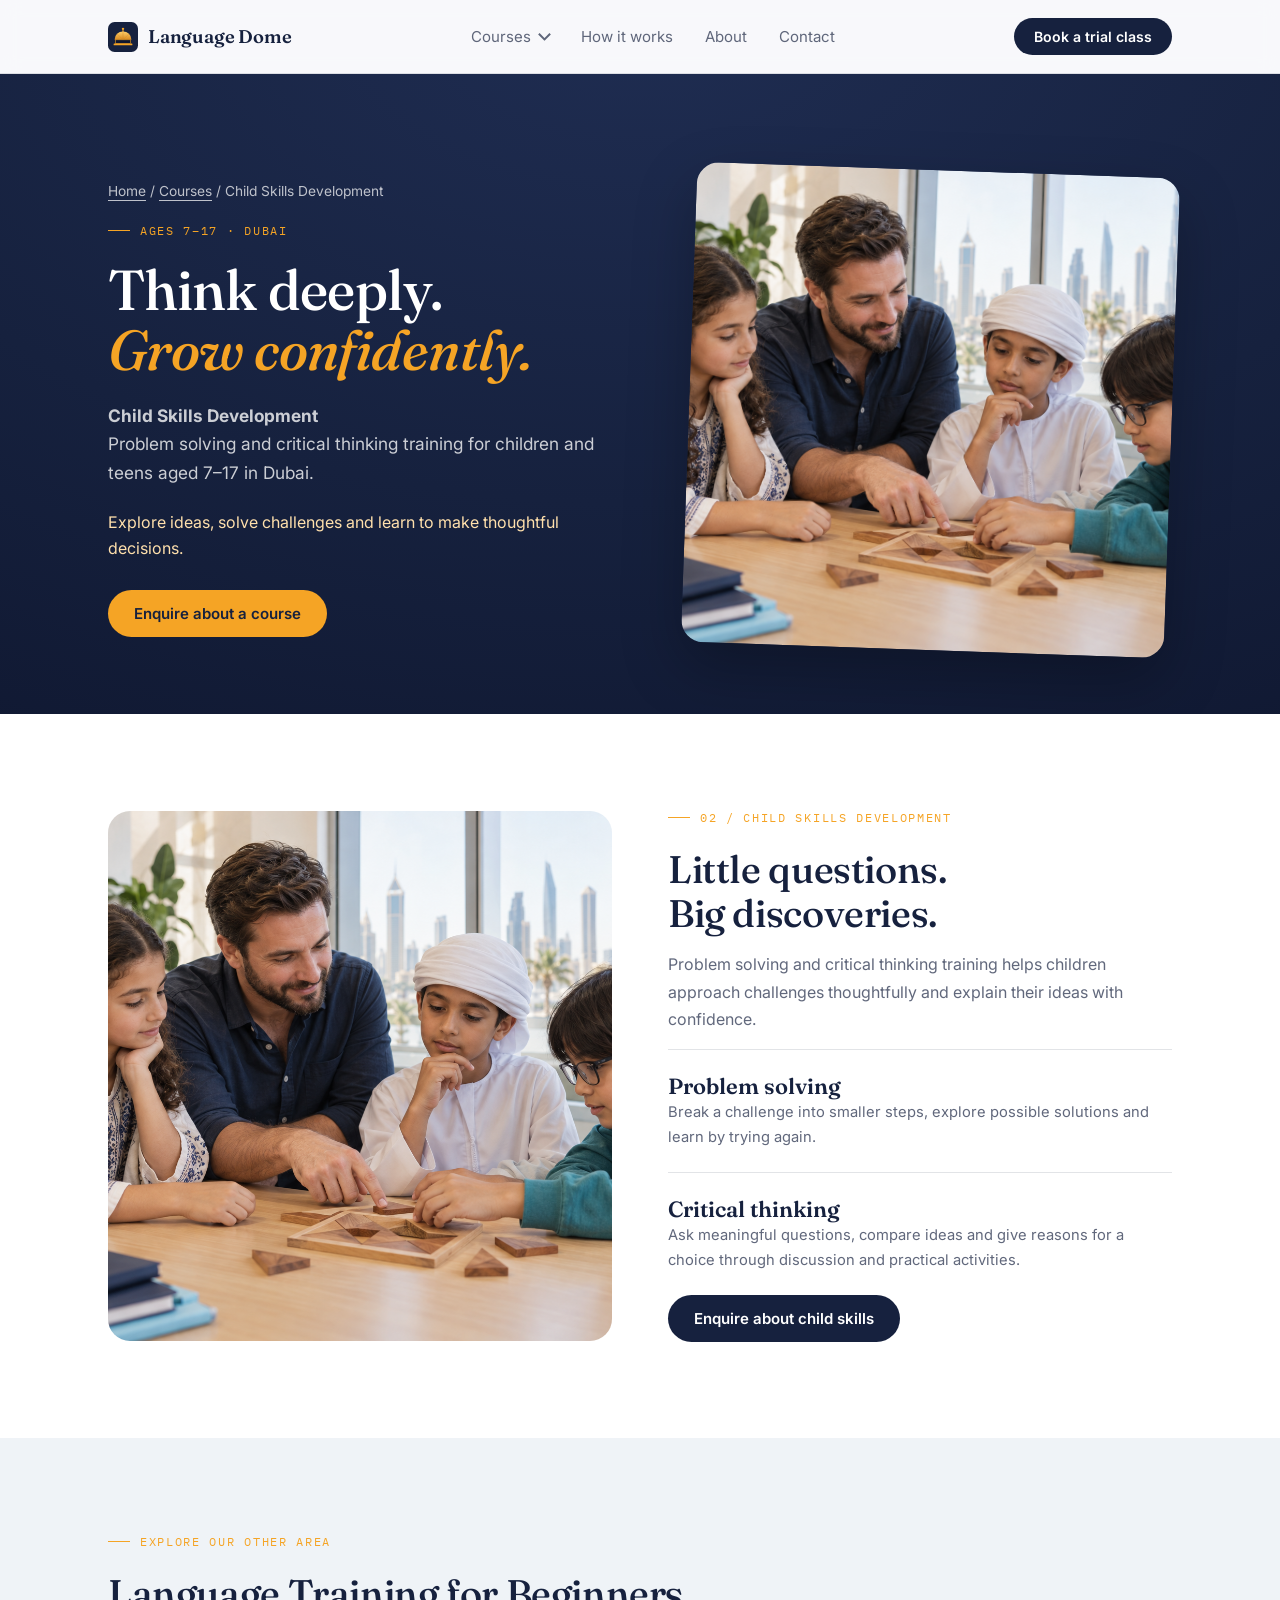
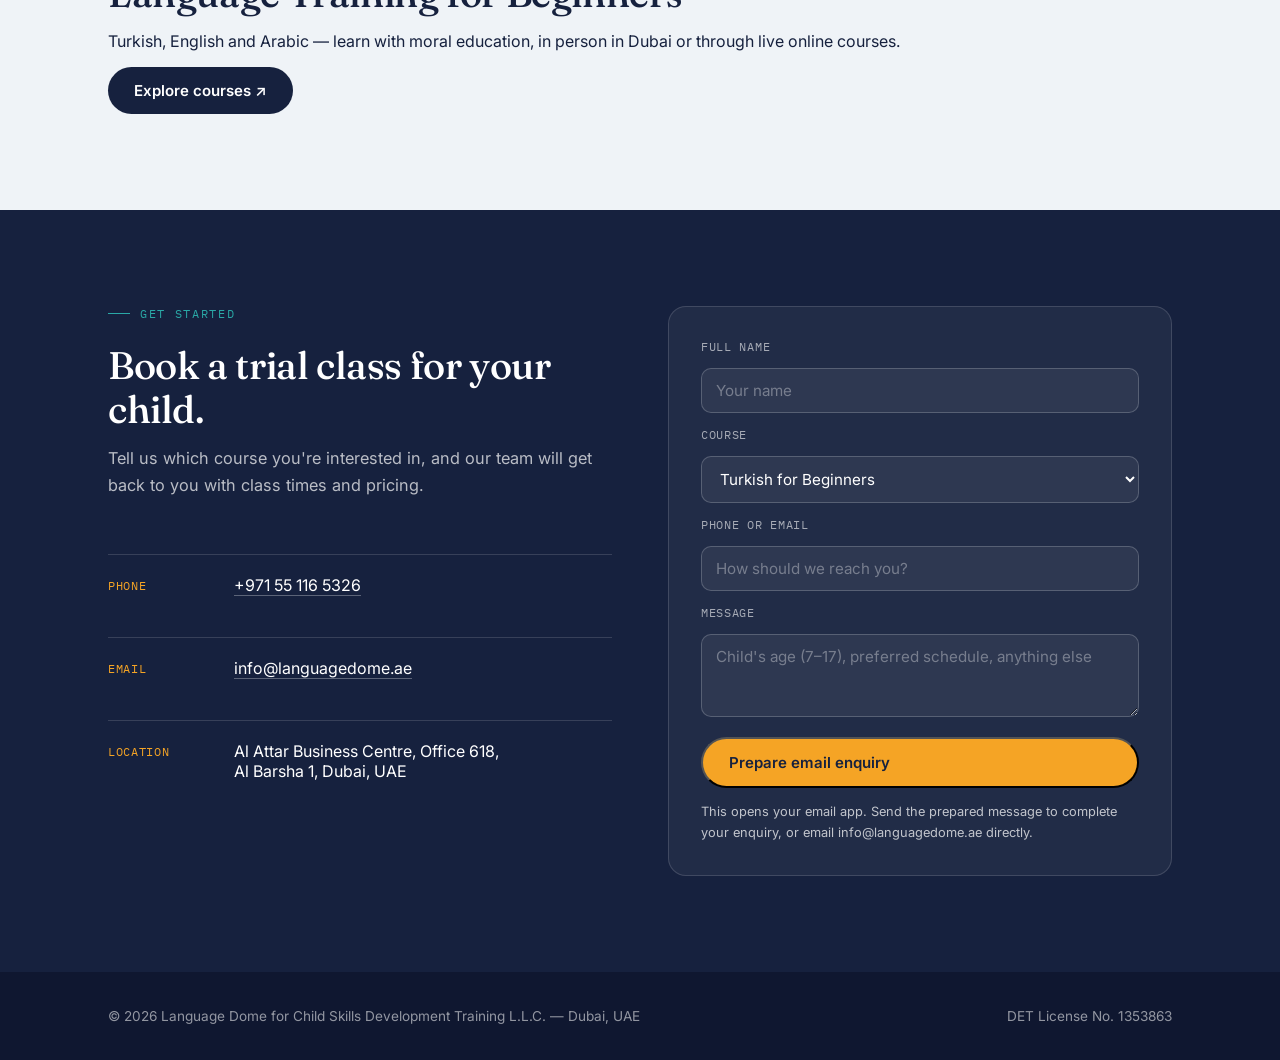
==== child-skills-development.html @ d89e9808 "Add files via upload" ====
<!DOCTYPE html>
<html lang="en">
<head>
<meta charset="UTF-8">
<meta name="viewport" content="width=device-width, initial-scale=1.0">
<title>Child Skills Development — Language Dome, Dubai</title>
<meta name="description" content="Problem solving and critical thinking training for children and teens aged 7–17 in Dubai.">
<link rel="icon" href="data:image/svg+xml,%3Csvg xmlns='http://www.w3.org/2000/svg' viewBox='0 0 32 32'%3E%3Crect width='32' height='32' rx='7' fill='%2316213e'/%3E%3Ccircle cx='16' cy='7.3' r='1.3' fill='%23F5A425'/%3E%3Crect x='15.4' y='8.6' width='1.2' height='2.4' fill='%23F5A425'/%3E%3Cpath d='M7 19A9 9 0 0 1 25 19Z' fill='%23f5a425'/%3E%3Crect x='8' y='19' width='16' height='4' fill='%230f1730'/%3E%3Crect x='6' y='23' width='20' height='1.8' rx='0.6' fill='%23F5A425'/%3E%3C/svg%3E">
<link rel="preconnect" href="https://fonts.googleapis.com">
<link rel="preconnect" href="https://fonts.gstatic.com" crossorigin>
<link href="https://fonts.googleapis.com/css2?family=Fraunces:ital,opsz,wght@0,9..144,400;0,9..144,500;0,9..144,600;1,9..144,500&family=Inter:wght@400;500;600;700&family=IBM+Plex+Mono:wght@400;500&display=swap" rel="stylesheet">
<link rel="stylesheet" href="styles.css">
</head>
<body>

<header class="site">
  <div class="nav">
    <a class="brand" href="index.html" aria-label="Language Dome home">
      <svg class="mark" viewBox="0 0 32 32">
        <rect width="32" height="32" rx="7" fill="#16213e"/>
        <circle cx="16" cy="7.3" r="1.3" fill="#F5A425"/>
        <rect x="15.4" y="8.6" width="1.2" height="2.4" fill="#F5A425"/>
        <path d="M7 19 A9 9 0 0 1 25 19 Z" fill="url(#domeGradNav)"/>
        <path d="M16 19 L16 10" stroke="#c97f1a" stroke-width="0.6" opacity="0.55"/>
        <path d="M16 19 L22.36 12.64" stroke="#c97f1a" stroke-width="0.6" opacity="0.45"/>
        <path d="M16 19 L9.64 12.64" stroke="#c97f1a" stroke-width="0.6" opacity="0.45"/>
        <rect x="8" y="19" width="16" height="4" fill="#0f1730" stroke="#F5A425" stroke-width="0.6"/>
        <rect x="6" y="23" width="20" height="1.8" rx="0.6" fill="#F5A425"/>
        <defs>
          <linearGradient id="domeGradNav" x1="0" y1="0" x2="0" y2="1">
            <stop offset="0" stop-color="#ffcf6b"/>
            <stop offset="1" stop-color="#d9891f"/>
          </linearGradient>
        </defs>
      </svg>
      Language Dome
    </a>
    <nav class="links" aria-label="Main navigation">
      <details class="course-menu">
        <summary>Courses</summary>
        <div class="course-dropdown">
          <a href="language-training.html">Language Training</a>
          <a href="child-skills-development.html" aria-current="page">Child Skills Development</a>
        </div>
      </details>
      <a href="index.html#formats">How it works</a>
      <a href="index.html#about">About</a>
      <a href="#contact">Contact</a>
    </nav>
    <a class="nav-cta" href="#contact">Book a trial class</a>
  </div>
</header>

<main><section class="hero"><div class="wrap"><div>
 <div class="breadcrumb"><a href="index.html">Home</a> / <a href="index.html#courses">Courses</a> / Child Skills Development</div>
 <div class="eyebrow">Ages 7–17 · Dubai</div><h1>Think deeply.<br><em>Grow confidently.</em></h1>
 <p class="lead"><strong>Child Skills Development</strong><br>Problem solving and critical thinking training for children and teens aged 7–17 in Dubai.</p>
 <p class="hero-purpose">Explore ideas, solve challenges and learn to make thoughtful decisions.</p>
 <a class="btn btn-primary" href="#contact">Enquire about a course</a></div>
 <figure class="hero-photo"><img src="assets/child-skills.png" width="1536" height="1024" alt="Children solving a puzzle with a teacher" fetchpriority="high"></figure></div></section><section class="skills-section" id="child-skills"><div class="wrap skills-grid">
  <figure class="skills-photo"><img src="assets/child-skills.png" width="1536" height="1024" loading="lazy" alt="Children and a teacher exploring solutions to a wooden puzzle together"></figure>
  <div><div class="eyebrow">02 / Child Skills Development</div><h2>Little questions.<br>Big discoveries.</h2><p>Problem solving and critical thinking training helps children approach challenges thoughtfully and explain their ideas with confidence.</p><div class="format-row"><div><h3>Problem solving</h3><p>Break a challenge into smaller steps, explore possible solutions and learn by trying again.</p></div></div><div class="format-row"><div><h3>Critical thinking</h3><p>Ask meaningful questions, compare ideas and give reasons for a choice through discussion and practical activities.</p></div></div><a class="btn nav-cta" href="#contact">Enquire about child skills</a></div>
</div></section>

<section class="related-courses"><div class="wrap"><div class="eyebrow">Explore our other area</div><h2>Language Training for Beginners</h2><p>Turkish, English and Arabic — learn with moral education, in person in Dubai or through live online courses.</p><a class="btn nav-cta" href="language-training.html">Explore courses ↗</a></div></section><section class="contact" id="contact">
  <div class="wrap">
    <div>
      <div class="section-head">
        <div class="eyebrow">Get started</div>
        <h2>Book a trial class for your child.</h2>
        <p>Tell us which course you're interested in, and our team will get back to you with class times and pricing.</p>
      </div>
      <div class="contact-details">
        <div class="cd-row">
          <div class="k">Phone</div>
          <div class="v"><a href="tel:+971551165326">+971 55 116 5326</a></div>
        </div>
        <div class="cd-row">
          <div class="k">Email</div>
          <div class="v"><a href="mailto:info@languagedome.ae">info@languagedome.ae</a></div>
        </div>
        <div class="cd-row">
          <div class="k">Location</div>
          <div class="v">Al Attar Business Centre, Office 618,<br>Al Barsha 1, Dubai, UAE</div>
        </div>
      </div>
    </div>
    <form class="enroll" action="mailto:info@languagedome.ae" method="post" enctype="text/plain">
      <label for="name">Full name</label>
      <input id="name" name="name" type="text" placeholder="Your name" required>
      <label for="program">Course</label>
      <select id="program" name="program">
        <optgroup label="Language Training for Beginners"><option>Turkish for Beginners</option><option>English for Beginners</option><option>Arabic for Beginners</option></optgroup>
        <option>Child Skills Development</option>
        <option>Not sure yet</option>
      </select>
      <label for="contact-info">Phone or email</label>
      <input id="contact-info" name="contact" type="text" placeholder="How should we reach you?" required>
      <label for="message">Message</label>
      <textarea id="message" name="message" rows="3" placeholder="Child's age (7–17), preferred schedule, anything else"></textarea>
      <button class="btn btn-primary" type="submit">Prepare email enquiry</button><p class="form-note">This opens your email app. Send the prepared message to complete your enquiry, or email info@languagedome.ae directly.</p>
    </form>
  </div>
</section>

</main><footer>
  <div class="wrap">
    <div>© <span id="year"></span> Language Dome for Child Skills Development Training L.L.C. — Dubai, UAE</div>
    <div>DET License No. 1353863</div>
  </div>
</footer>

<script>
  document.getElementById('year').textContent = new Date().getFullYear();
</script>

<script src="navigation.js"></script>
</body>
</html>
---- styles.css ----
:root{
    --navy:#16213e;
    --navy-2:#1f2d52;
    --mango:#f5a425;
    --turquoise:#2aa8a6;
    --coral:#ef6f6c;
    --sky:#eff3f7;
    --paper:#f8f9fb;
    --ink:#16213e;
    --ink-soft:rgba(22,33,62,0.68);
    --line:rgba(22,33,62,0.12);
    --radius:18px;
    --display:'Fraunces', serif;
    --body:'Inter', system-ui, sans-serif;
    --mono:'IBM Plex Mono', monospace;
  }
  *{box-sizing:border-box;}
  html{scroll-behavior:smooth;}
  body{
    margin:0;
    font-family:var(--body);
    color:var(--ink);
    background:var(--paper);
    -webkit-font-smoothing:antialiased;
  }
  img,svg{display:block;max-width:100%;}
  a{color:inherit;}

  .wrap{max-width:1120px;margin:0 auto;padding:0 28px;}

  /* ---------- NAV ---------- */
  header.site{
    position:sticky; top:0; z-index:50;
    background:rgba(248,249,251,0.86);
    backdrop-filter:blur(10px);
    border-bottom:1px solid var(--line);
  }
  .nav{display:flex;align-items:center;justify-content:space-between;padding:18px 28px;max-width:1120px;margin:0 auto;}
  .brand{display:flex;align-items:center;gap:10px;font-family:var(--display);font-weight:600;font-size:1.15rem;letter-spacing:-0.01em;}
  .brand .mark{width:30px;height:30px;flex:none;}
  nav.links{display:flex;gap:32px;font-size:0.94rem;}
  nav.links a{text-decoration:none;color:var(--ink-soft);transition:color .2s;}
  nav.links a:hover{color:var(--ink);}
  .nav-cta{
    font-family:var(--body); font-weight:600; font-size:0.88rem;
    background:var(--navy); color:#fff; padding:10px 20px; border-radius:999px;
    text-decoration:none; white-space:nowrap;
  }
  .nav-toggle{display:none;}

  /* ---------- HERO ---------- */
  .hero{
    position:relative; overflow:hidden;
    background:radial-gradient(120% 140% at 50% -10%, var(--navy-2) 0%, var(--navy) 55%, #0f1730 100%);
    color:#fff;
    padding:96px 0 64px;
  }
  .hero .wrap{position:relative; z-index:2; display:grid; grid-template-columns:1.05fr 0.95fr; gap:48px; align-items:center;}
  .eyebrow{
    font-family:var(--mono); font-size:0.75rem; letter-spacing:.14em; text-transform:uppercase;
    color:var(--mango); display:flex; align-items:center; gap:10px; margin-bottom:22px;
  }
  .eyebrow::before{content:"";width:22px;height:1px;background:var(--mango);display:inline-block;}
  h1{
    font-family:var(--display); font-weight:500; font-size:clamp(2.3rem, 4.4vw, 3.6rem);
    line-height:1.06; letter-spacing:-0.01em; margin:0 0 22px;
  }
  h1 em{font-style:italic; color:var(--mango); font-weight:500;}
  .hero p.lead{font-size:1.08rem; line-height:1.65; color:rgba(255,255,255,0.78); max-width:46ch; margin:0 0 34px;}
  .hero-ctas{display:flex; gap:14px; flex-wrap:wrap;}
  .btn{
    font-family:var(--body); font-weight:600; font-size:0.94rem;
    padding:14px 26px; border-radius:999px; text-decoration:none; display:inline-flex; align-items:center; gap:8px;
    transition:transform .18s ease, box-shadow .18s ease;
  }
  .btn-primary{background:var(--mango); color:var(--navy);}
  .btn-primary:hover{transform:translateY(-2px); box-shadow:0 10px 24px rgba(245,164,37,0.35);}
  .btn-ghost{border:1px solid rgba(255,255,255,0.35); color:#fff;}
  .btn-ghost:hover{background:rgba(255,255,255,0.08);}

  .stats{display:flex; gap:34px; margin-top:44px; flex-wrap:wrap;}
  .stat b{font-family:var(--display); font-size:1.5rem; display:block; font-weight:600;}
  .stat span{font-size:0.78rem; color:rgba(255,255,255,0.6); font-family:var(--mono); letter-spacing:.03em;}

  /* ---------- ORBIT SIGNATURE (grand dome) ---------- */
  .orbit-stage{
    position:relative; aspect-ratio:1/1; max-width:520px; margin:0 auto; width:100%;
  }
  .stage-glow{
    position:absolute; inset:-10%; border-radius:50%;
    background:radial-gradient(circle at 50% 50%, rgba(245,164,37,0.22), rgba(245,164,37,0) 62%);
    filter:blur(2px);
  }
  .dome-illustration{
    position:absolute; left:50%; top:50%; transform:translate(-50%,-50%);
    width:58%; display:flex; flex-direction:column; align-items:center;
  }
  .floor-glow{
    width:120%; height:22px; margin-top:-6px;
    background:radial-gradient(ellipse at center, rgba(245,164,37,0.45), rgba(245,164,37,0) 72%);
    filter:blur(4px);
  }
  .finial{
    width:3px; height:28px; background:linear-gradient(#ffe3ab, var(--mango));
    box-shadow:0 0 14px rgba(245,164,37,0.7);
  }
  .finial-ball{
    width:12px; height:12px; border-radius:50%;
    background:radial-gradient(circle at 35% 30%, #ffe9c2, var(--mango) 60%, #b97613 100%);
    box-shadow:0 0 18px rgba(245,164,37,0.8);
    margin-bottom:-2px;
  }
  .dome-cap{
    width:100%; aspect-ratio:2/1.15;
    border-radius:50% 50% 0 0 / 100% 100% 0 0;
    background:
      repeating-conic-gradient(from 180deg at 50% 100%,
        #ffcf6b 0deg 3.2deg, #f5a425 3.2deg 8deg, #d9891f 8deg 9.5deg,
        #f5a425 9.5deg 14.4deg, #ffcf6b 14.4deg 16deg
      );
    box-shadow:
      0 -18px 50px rgba(245,164,37,0.4),
      inset 0 18px 34px rgba(255,255,255,0.28),
      inset 0 -10px 24px rgba(90,54,4,0.35);
    position:relative;
  }
  .dome-cap::after{
    content:""; position:absolute; inset:0; border-radius:inherit;
    background:radial-gradient(ellipse at 50% 0%, rgba(255,255,255,0.35), rgba(255,255,255,0) 55%);
    mix-blend-mode:overlay;
  }
  .dome-drum{
    width:112%; aspect-ratio:5.5/1;
    background:linear-gradient(180deg, #24345f, #16213e);
    border-top:2px solid rgba(245,164,37,0.55);
    box-shadow:0 22px 40px rgba(0,0,0,0.4);
    display:flex; align-items:center; justify-content:space-evenly;
    padding:0 6%;
  }
  .drum-arch{
    width:13%; height:62%; border-radius:50% 50% 0 0;
    background:rgba(245,164,37,0.16); border:1px solid rgba(245,164,37,0.35); border-bottom:none;
  }
  .dome-base{
    width:128%; aspect-ratio:21/1;
    background:linear-gradient(180deg, #0f1730, #0a0f22);
    border-radius:3px; box-shadow:0 10px 24px rgba(0,0,0,0.5);
  }
  .ring{position:absolute; border:1px dashed rgba(245,164,37,0.22); border-radius:50%;}
  .ring.r1{inset:10%;}
  .ring.r2{inset:-2%;}
  .orbiter{
    position:absolute; width:100%; height:100%; top:0; left:0;
    animation:spin var(--dur,26s) linear infinite;
  }
  .orbiter.reverse{animation-direction:reverse;}
  @keyframes spin{from{transform:rotate(0deg);} to{transform:rotate(360deg);}}
  .letter{
    position:absolute; width:52px; height:52px; border-radius:50%;
    display:flex; align-items:center; justify-content:center;
    font-family:var(--display); font-weight:600; font-size:1.3rem;
    color:var(--navy); box-shadow:0 10px 24px rgba(0,0,0,0.4), 0 0 0 1px rgba(255,255,255,0.15);
  }
  .letter span{animation:counterspin var(--dur,26s) linear infinite; animation-direction:reverse;}
  .orbiter.reverse .letter span{animation-direction:normal;}
  @keyframes counterspin{from{transform:rotate(0deg);} to{transform:rotate(360deg);}}
  .l1{background:var(--mango); top:-2%; left:50%; transform:translate(-50%,0);}
  .l2{background:var(--turquoise); color:#fff; top:50%; right:-2%; transform:translate(0,-50%);}
  .l3{background:var(--coral); color:#fff; bottom:-2%; left:22%;}
  .l4{background:#fff; top:18%; left:-4%;}
  .sparkle{position:absolute; border-radius:50%; background:#fff; opacity:.6; animation:twinkle 3.4s ease-in-out infinite;}
  @keyframes twinkle{0%,100%{opacity:.15; transform:scale(0.8);} 50%{opacity:.9; transform:scale(1.15);}}
  @media (prefers-reduced-motion: reduce){
    .orbiter, .letter span, .sparkle{animation:none;}
  }

  /* ---------- SECTION HEADERS ---------- */
  section{padding:96px 0;}
  .section-head{max-width:640px; margin:0 0 56px;}
  .section-head .eyebrow{color:var(--turquoise);}
  .section-head .eyebrow::before{background:var(--turquoise);}
  h2{font-family:var(--display); font-weight:500; font-size:clamp(1.8rem,3vw,2.5rem); letter-spacing:-0.01em; margin:0 0 14px; line-height:1.15;}
  .section-head p{color:var(--ink-soft); font-size:1.02rem; line-height:1.6; margin:0;}

  /* ---------- PROGRAMS ---------- */
  .programs{background:var(--sky);}
  .card-grid{display:grid; grid-template-columns:repeat(3,1fr); gap:24px;}
  .p-card{
    background:#fff; border-radius:var(--radius); padding:32px 28px; border:1px solid var(--line);
    display:flex; flex-direction:column; gap:16px;
  }
  .p-card .num{font-family:var(--mono); font-size:0.75rem; color:var(--ink-soft);}
  .p-card .icon{width:46px;height:46px;border-radius:12px;display:flex;align-items:center;justify-content:center;}
  .p-card:nth-child(1) .icon{background:rgba(245,164,37,0.15);}
  .p-card:nth-child(2) .icon{background:rgba(42,168,166,0.15);}
  .p-card:nth-child(3) .icon{background:rgba(239,111,108,0.15);}
  .p-card h3{font-family:var(--display); font-weight:600; font-size:1.28rem; margin:0;}
  .p-card p{margin:0; color:var(--ink-soft); line-height:1.6; font-size:0.96rem;}
  .p-card ul{margin:0; padding:0; list-style:none; display:flex; flex-direction:column; gap:8px;}
  .p-card li{font-size:0.9rem; color:var(--ink); display:flex; gap:8px; align-items:baseline;}
  .p-card li::before{content:"—"; color:var(--ink-soft); flex:none;}

  /* ---------- BENEFITS / MARKETING ---------- */
  .benefits{background:#fff;}
  .benefit-grid{display:grid; grid-template-columns:repeat(3,1fr); gap:22px;}
  .b-card{
    border:1px solid var(--line); border-radius:16px; padding:26px 24px;
    display:flex; flex-direction:column; gap:12px; transition:transform .18s ease, box-shadow .18s ease, border-color .18s ease;
  }
  .b-card:hover{transform:translateY(-3px); box-shadow:0 16px 34px rgba(22,33,62,0.08); border-color:transparent;}
  .b-icon{width:42px;height:42px;border-radius:11px;display:flex;align-items:center;justify-content:center;}
  .b-card h4{margin:0; font-family:var(--display); font-weight:600; font-size:1.06rem;}
  .b-card p{margin:0; color:var(--ink-soft); font-size:0.92rem; line-height:1.6;}

  /* ---------- FORMATS ---------- */
  .formats .wrap{display:grid; grid-template-columns:0.9fr 1.1fr; gap:56px; align-items:center;}
  .format-list{display:flex; flex-direction:column;}
  .format-row{display:flex; gap:20px; padding:22px 0; border-top:1px solid var(--line);}
  .format-row:last-child{border-bottom:1px solid var(--line);}
  .format-row .tag{
    font-family:var(--mono); font-size:0.72rem; letter-spacing:.06em; text-transform:uppercase;
    color:var(--turquoise); flex:none; width:120px; padding-top:3px;
  }
  .format-row h4{margin:0 0 6px; font-family:var(--display); font-weight:600; font-size:1.08rem;}
  .format-row p{margin:0; color:var(--ink-soft); font-size:0.92rem; line-height:1.6;}
  .audience-card{
    background:var(--navy); color:#fff; border-radius:var(--radius); padding:40px;
  }
  .audience-card .eyebrow{color:var(--mango);}
  .audience-card .eyebrow::before{background:var(--mango);}
  .audience-card h3{font-family:var(--display); font-weight:600; font-size:1.5rem; margin:14px 0 18px;}
  .audience-card p{color:rgba(255,255,255,0.72); line-height:1.65; margin:0 0 22px; font-size:0.96rem;}
  .chip-row{display:flex; flex-wrap:wrap; gap:10px;}
  .chip{
    font-family:var(--mono); font-size:0.76rem; padding:8px 14px; border-radius:999px;
    border:1px solid rgba(255,255,255,0.24); color:rgba(255,255,255,0.85);
  }

  /* ---------- CREDENTIALS ---------- */
  .credentials{background:var(--sky);}
  .cred-grid{display:grid; grid-template-columns:repeat(3,1fr); gap:20px;}
  .cred-item{background:#fff; border:1px solid var(--line); border-radius:14px; padding:22px 20px;}
  .cred-item .k{font-family:var(--mono); font-size:0.72rem; text-transform:uppercase; letter-spacing:.06em; color:var(--ink-soft); margin-bottom:8px;}
  .cred-item .v{font-family:var(--display); font-weight:600; font-size:1.15rem;}

  /* ---------- CONTACT ---------- */
  .contact{background:var(--navy); color:#fff;}
  .contact .wrap{display:grid; grid-template-columns:1fr 1fr; gap:56px; align-items:start;}
  .contact h2{color:#fff;}
  .contact .section-head p{color:rgba(255,255,255,0.7);}
  .contact-details{display:flex; flex-direction:column; gap:22px;}
  .cd-row{display:flex; gap:16px; align-items:flex-start; padding:20px 0; border-top:1px solid rgba(255,255,255,0.14);}
  .cd-row .k{font-family:var(--mono); font-size:0.72rem; text-transform:uppercase; letter-spacing:.06em; color:var(--mango); width:110px; flex:none; padding-top:3px;}
  .cd-row .v a{color:#fff; text-decoration:none; border-bottom:1px solid rgba(255,255,255,0.3);}
  form.enroll{display:flex; flex-direction:column; gap:14px; background:rgba(255,255,255,0.05); padding:32px; border-radius:var(--radius); border:1px solid rgba(255,255,255,0.14);}
  form.enroll label{font-family:var(--mono); font-size:0.72rem; text-transform:uppercase; letter-spacing:.06em; color:rgba(255,255,255,0.6);}
  form.enroll input, form.enroll select, form.enroll textarea{
    width:100%; padding:12px 14px; border-radius:10px; border:1px solid rgba(255,255,255,0.2);
    background:rgba(255,255,255,0.06); color:#fff; font-family:var(--body); font-size:0.95rem;
  }
  form.enroll input::placeholder, form.enroll textarea::placeholder{color:rgba(255,255,255,0.35);}
  form.enroll button{margin-top:6px;}

  /* ---------- FOOTER ---------- */
  footer{padding:36px 0; background:#0f1730; color:rgba(255,255,255,0.55); font-size:0.85rem;}
  footer .wrap{display:flex; justify-content:space-between; align-items:center; flex-wrap:wrap; gap:12px;}

  @media (max-width:860px){
    .hero .wrap{grid-template-columns:1fr;}
    .orbit-stage{margin-top:20px; max-width:380px;}
    .card-grid{grid-template-columns:1fr;}
    .benefit-grid{grid-template-columns:repeat(2,1fr);}
    .formats .wrap{grid-template-columns:1fr;}
    .cred-grid{grid-template-columns:repeat(2,1fr);}
    .contact .wrap{grid-template-columns:1fr;}
    nav.links{display:none;}
  }

  @media (max-width:640px){
    .wrap{padding:0 18px;}
    .nav{padding:14px 18px;}
    .brand{font-size:1.02rem; gap:8px;}
    .brand .mark{width:26px; height:26px;}
    .nav-cta{padding:9px 15px; font-size:0.82rem;}
    section{padding:60px 0;}
    .hero{padding:52px 0 40px;}
    h1{font-size:clamp(1.9rem, 8vw, 2.3rem);}
    .hero p.lead{font-size:0.98rem;}
    .hero-ctas .btn{padding:12px 20px; font-size:0.88rem;}
    .stats{gap:20px 28px; margin-top:32px;}
    .stat b{font-size:1.2rem;}
    .orbit-stage{max-width:280px;}
    .letter{width:38px; height:38px; font-size:1rem;}
    .section-head{margin-bottom:38px;}
    .benefit-grid{grid-template-columns:1fr;}
    .format-row{flex-direction:column; gap:6px; padding:18px 0;}
    .format-row .tag{width:auto;}
    .audience-card{padding:28px 24px;}
    .cred-grid{grid-template-columns:1fr;}
    form.enroll{padding:22px;}
    .cd-row{flex-direction:column; gap:4px;}
    .cd-row .k{width:auto;}
    footer .wrap{flex-direction:column; text-align:center;}
  }

  section[id], [id="languages"], [id="about"]{scroll-margin-top:100px}
  .hero-purpose{font-size:1rem;line-height:1.65;color:#ffe0ac;margin:-12px 0 28px;max-width:48ch}
  .hero-photo,.skills-photo{margin:0;overflow:hidden;border-radius:22px}
  .hero-photo{position:relative;box-shadow:0 24px 60px #0004;transform:rotate(2deg)}
  .hero-photo img{width:100%;height:480px;object-fit:cover}
  .hero-photo figcaption{position:absolute;bottom:0;left:0;right:0;padding:56px 26px 28px;background:linear-gradient(transparent,#0f1730ed)}
  .hero-photo figcaption span{display:block;font:10px var(--mono);letter-spacing:.1em;color:#ffcf6b;margin-bottom:12px}
  .hero-photo figcaption strong{font:26px var(--display)}
  .offering-grid{display:grid;grid-template-columns:1fr 1fr;gap:24px}
  .offering{display:block;text-decoration:none;background:var(--navy);color:white;padding:32px;border-radius:18px}
  .offering:nth-child(2){background:#166c6b}
  .offering .num{font:11px var(--mono);letter-spacing:.08em;color:#ffdfaa}
  .offering h3{font:500 28px var(--display);margin:18px 0 12px}
  .offering p{line-height:1.7;color:#ffffffe0}
  .text-link{font-weight:600;font-size:.88rem;text-underline-offset:4px}
  .course-heading{margin:72px 0 32px}.course-heading p,.skills-grid p{color:var(--ink-soft);line-height:1.7}
  .p-card .course-value{border-top:1px solid var(--line);padding-top:16px;font-size:.86rem;color:#166c6b;margin-top:auto}
  .skills-section{background:#fff}.skills-grid{display:grid;grid-template-columns:1fr 1fr;gap:56px;align-items:center}
  .skills-photo img{width:100%;height:530px;object-fit:cover}.skills-grid h3{font:600 22px var(--display);margin:0}
  .form-note{font-size:.8rem;line-height:1.6;color:#ffffffb8;margin:0}
  select option,select optgroup{color:var(--navy);background:white}
  :focus-visible{outline:3px solid var(--mango);outline-offset:5px}
  @media(max-width:860px){.offering-grid,.skills-grid{grid-template-columns:1fr}.hero-photo{transform:none}.hero-photo img{height:380px}.skills-photo img{height:380px}.nav{flex-wrap:wrap;gap:14px}nav.links{display:flex;order:3;width:100%;justify-content:space-between;gap:12px;font-size:.82rem}.hero{padding-top:48px}}
  @media(prefers-reduced-motion:reduce){html{scroll-behavior:auto}}


.brand{text-decoration:none}
.course-menu{position:relative}
.course-menu summary{cursor:pointer;list-style:none;color:var(--ink-soft);display:flex;align-items:center;gap:9px}
.course-menu summary::-webkit-details-marker{display:none}
.course-menu summary::after{content:"";width:7px;height:7px;border-right:2px solid currentColor;border-bottom:2px solid currentColor;transform:rotate(45deg);margin-top:-4px}
.course-menu[open] summary{color:#166c6b}
.course-menu[open] summary::after{transform:rotate(225deg);margin-top:4px}
.course-dropdown{position:absolute;top:calc(100% + 20px);left:-22px;width:310px;background:white;border-top:3px solid var(--turquoise);box-shadow:0 14px 36px #16213e20;padding:10px 0;border-radius:0 0 12px 12px;z-index:60}
nav.links .course-dropdown a{display:block;padding:18px 22px;color:var(--navy);line-height:1.4}
nav.links .course-dropdown a:hover,nav.links .course-dropdown a[aria-current="page"]{background:var(--sky);color:#166c6b}
.breadcrumb{font-size:.86rem;color:#ffffffb8;margin-bottom:24px}
.breadcrumb a{text-underline-offset:4px}
.related-courses{background:var(--sky)}
@media(max-width:640px){.course-dropdown{left:0;width:min(290px,calc(100vw - 36px));top:calc(100% + 15px)}section[id],[id="languages"],[id="about"]{scroll-margin-top:145px}}
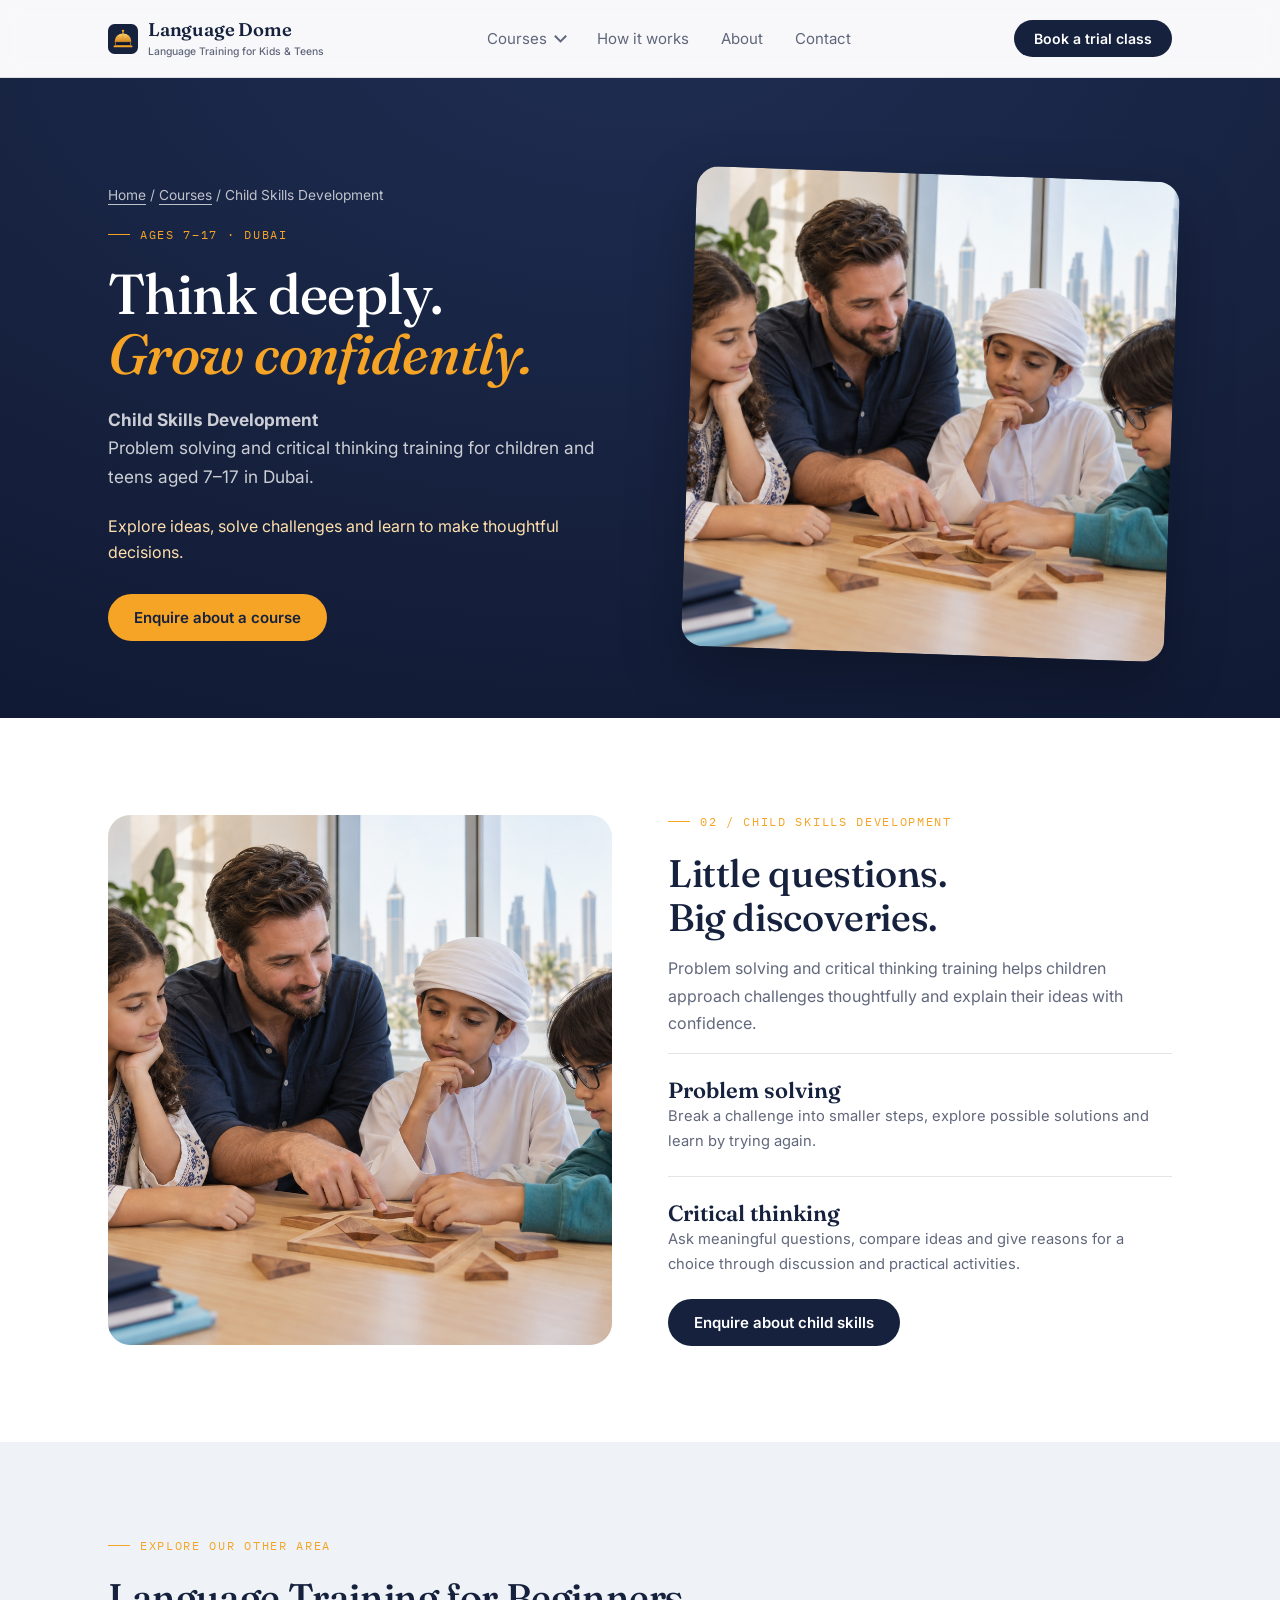
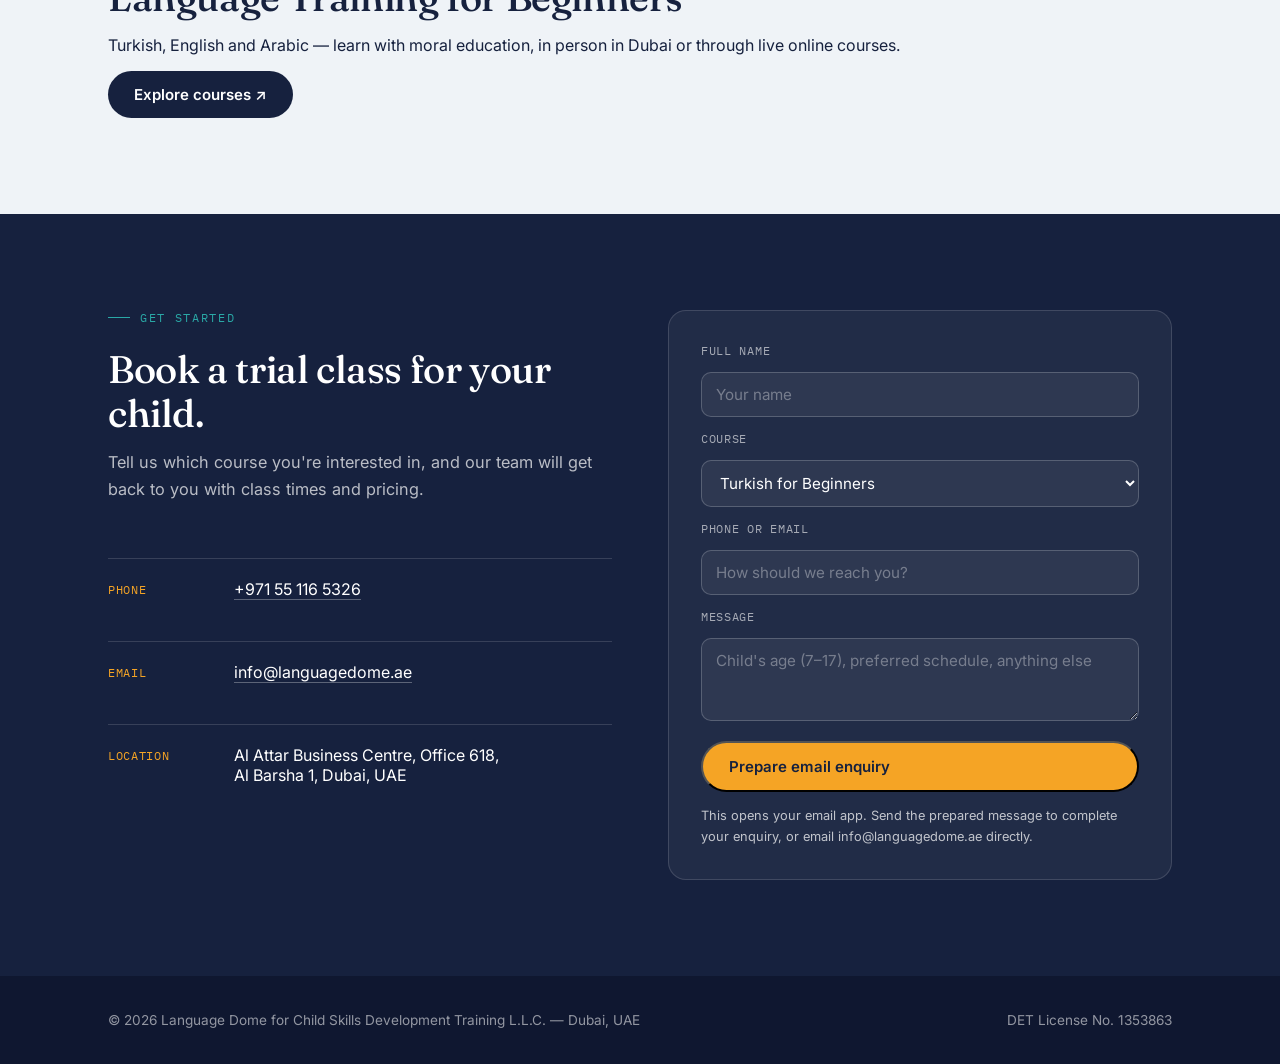
==== commit f4b8c92f: "Add files via upload" ====
--- a/child-skills-development.html
+++ b/child-skills-development.html
@@ -33,7 +33,7 @@
           </linearGradient>
         </defs>
       </svg>
-      Language Dome
+      <span class="brand-text"><span>Language Dome</span><span class="brand-tagline">Language Training for Kids &amp; Teens</span></span>
     </a>
     <nav class="links" aria-label="Main navigation">
       <details class="course-menu">
--- a/styles.css
+++ b/styles.css
@@ -344,3 +344,7 @@
 .breadcrumb a{text-underline-offset:4px}
 .related-courses{background:var(--sky)}
 @media(max-width:640px){.course-dropdown{left:0;width:min(290px,calc(100vw - 36px));top:calc(100% + 15px)}section[id],[id="languages"],[id="about"]{scroll-margin-top:145px}}
+
+.brand-text{display:flex;flex-direction:column;gap:4px}
+.brand-tagline{font-family:var(--body);font-size:0.65rem;font-weight:500;line-height:1.35;letter-spacing:0;color:var(--ink-soft)}
+@media(max-width:640px){.brand-tagline{font-size:0.6rem}}
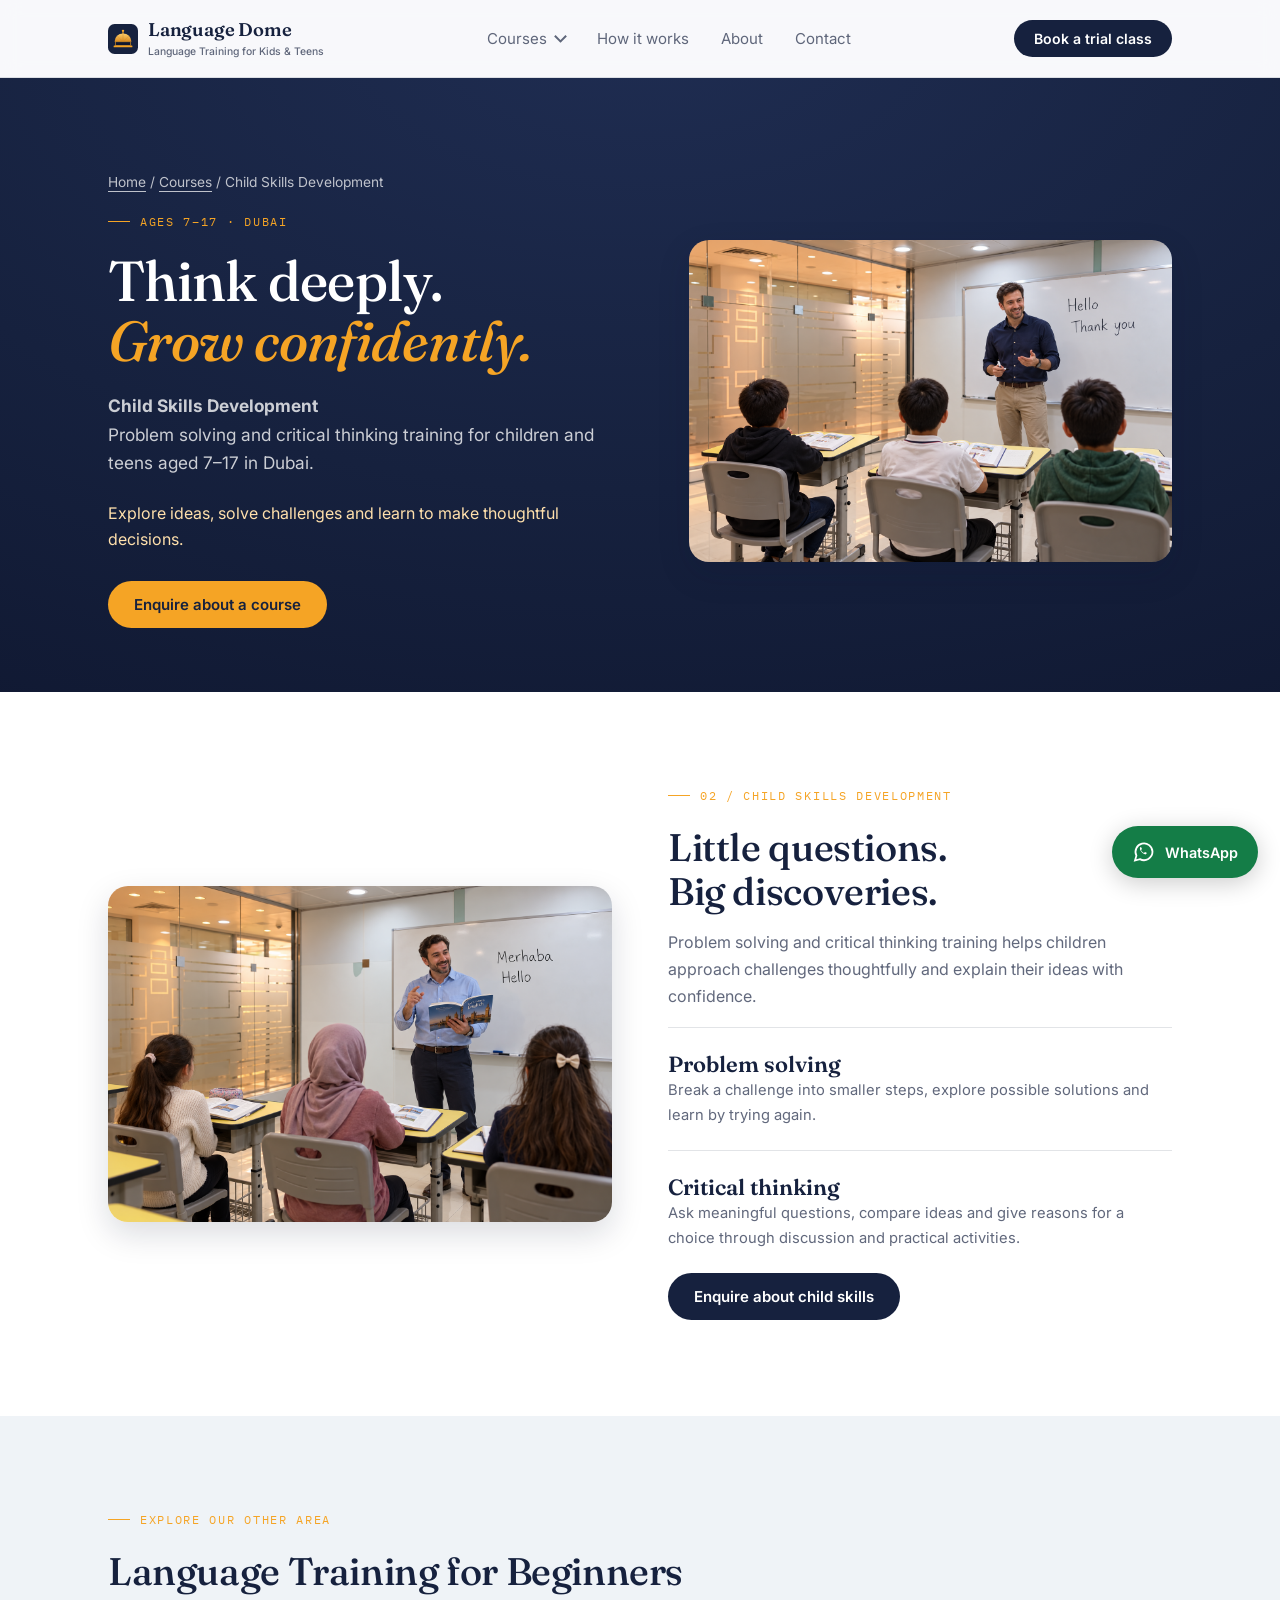
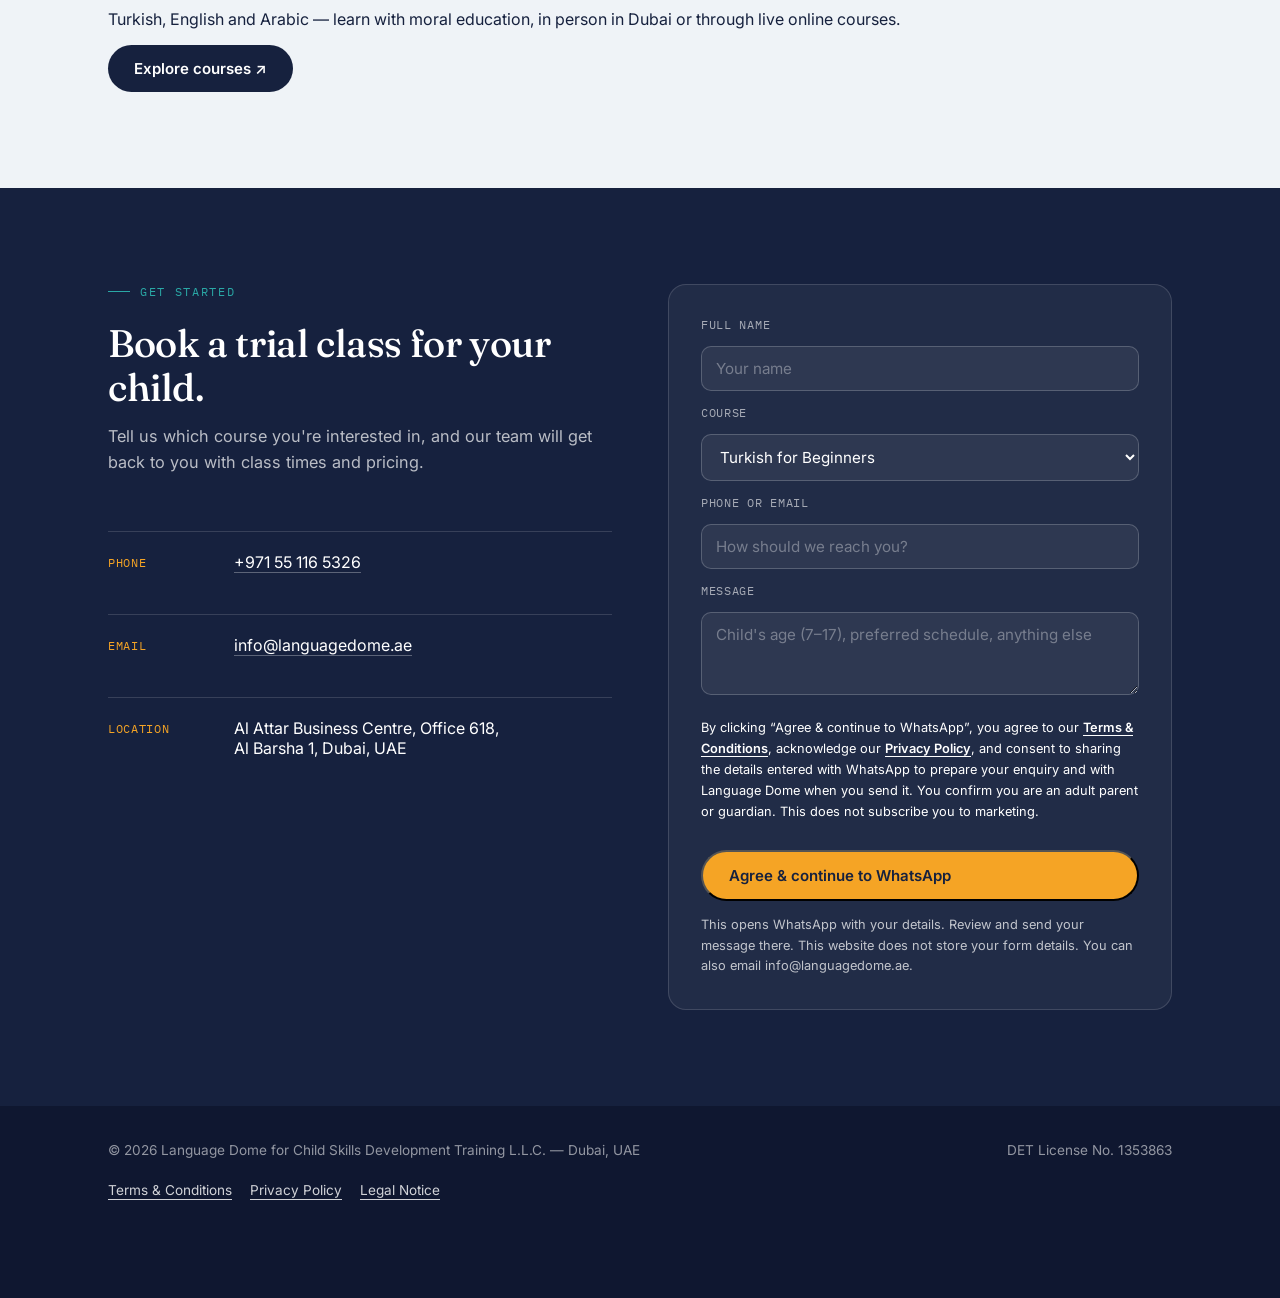
==== commit 138c492d: "Add files via upload" ====
--- a/child-skills-development.html
+++ b/child-skills-development.html
@@ -57,8 +57,8 @@
  <p class="lead"><strong>Child Skills Development</strong><br>Problem solving and critical thinking training for children and teens aged 7–17 in Dubai.</p>
  <p class="hero-purpose">Explore ideas, solve challenges and learn to make thoughtful decisions.</p>
  <a class="btn btn-primary" href="#contact">Enquire about a course</a></div>
- <figure class="hero-photo"><img src="assets/child-skills.png" width="1536" height="1024" alt="Children solving a puzzle with a teacher" fetchpriority="high"></figure></div></section><section class="skills-section" id="child-skills"><div class="wrap skills-grid">
-  <figure class="skills-photo"><img src="assets/child-skills.png" width="1536" height="1024" loading="lazy" alt="Children and a teacher exploring solutions to a wooden puzzle together"></figure>
+ <figure class="teaching-photo"><img src="assets/language-class-boys.png" width="1536" height="1024" alt="Teacher leading a language lesson with students seen from behind" fetchpriority="high"></figure></div></section><section class="skills-section" id="child-skills"><div class="wrap skills-grid">
+  <figure class="teaching-photo"><img src="assets/language-class-girls.png" width="1536" height="1024" alt="Teacher teaching languages with students seen from behind" loading="lazy"></figure>
   <div><div class="eyebrow">02 / Child Skills Development</div><h2>Little questions.<br>Big discoveries.</h2><p>Problem solving and critical thinking training helps children approach challenges thoughtfully and explain their ideas with confidence.</p><div class="format-row"><div><h3>Problem solving</h3><p>Break a challenge into smaller steps, explore possible solutions and learn by trying again.</p></div></div><div class="format-row"><div><h3>Critical thinking</h3><p>Ask meaningful questions, compare ideas and give reasons for a choice through discussion and practical activities.</p></div></div><a class="btn nav-cta" href="#contact">Enquire about child skills</a></div>
 </div></section>
 
@@ -98,7 +98,7 @@
       <input id="contact-info" name="contact" type="text" placeholder="How should we reach you?" required>
       <label for="message">Message</label>
       <textarea id="message" name="message" rows="3" placeholder="Child's age (7–17), preferred schedule, anything else"></textarea>
-      <button class="btn btn-primary" type="submit">Prepare email enquiry</button><p class="form-note">This opens your email app. Send the prepared message to complete your enquiry, or email info@languagedome.ae directly.</p>
+      <p class="consent-notice">By clicking “Agree &amp; continue to WhatsApp”, you agree to our <a href="terms.html" target="_blank" rel="noopener">Terms &amp; Conditions</a>, acknowledge our <a href="privacy.html" target="_blank" rel="noopener">Privacy Policy</a>, and consent to sharing the details entered with WhatsApp to prepare your enquiry and with Language Dome when you send it. You confirm you are an adult parent or guardian. This does not subscribe you to marketing.</p><button class="btn btn-primary" type="submit">Agree &amp; continue to WhatsApp</button><p class="form-note">This opens WhatsApp with your details. Review and send your message there. This website does not store your form details. You can also email info@languagedome.ae.</p>
     </form>
   </div>
 </section>
@@ -106,7 +106,7 @@
 </main><footer>
   <div class="wrap">
     <div>© <span id="year"></span> Language Dome for Child Skills Development Training L.L.C. — Dubai, UAE</div>
-    <div>DET License No. 1353863</div>
+    <div>DET License No. 1353863</div><nav class="legal-links" aria-label="Legal"><a href="terms.html">Terms &amp; Conditions</a><a href="privacy.html">Privacy Policy</a><a href="legal.html">Legal Notice</a></nav>
   </div>
 </footer>
 
@@ -115,5 +115,6 @@
 </script>
 
 <script src="navigation.js"></script>
+<a class="whatsapp-float" href="https://wa.me/971551165326" target="_blank" rel="noopener noreferrer" aria-label="Chat with Language Dome on WhatsApp at +971 55 116 5326"><svg viewBox="0 0 24 24" fill="none" aria-hidden="true"><path d="M20.5 11.6a8.5 8.5 0 0 1-12.6 7.5L3 20.5l1.4-4.8A8.5 8.5 0 1 1 20.5 11.6Z" stroke="currentColor" stroke-width="1.8"/><path d="M8 7.5c-.7 2.8 2.6 6.3 5.5 7l1.5-1.6-2-1-1 1c-1.4-.6-2.4-1.6-3-3l1-1-1-2Z" fill="currentColor"/></svg>WhatsApp</a>
 </body>
 </html>
--- a/styles.css
+++ b/styles.css
@@ -348,3 +348,28 @@
 .brand-text{display:flex;flex-direction:column;gap:4px}
 .brand-tagline{font-family:var(--body);font-size:0.65rem;font-weight:500;line-height:1.35;letter-spacing:0;color:var(--ink-soft)}
 @media(max-width:640px){.brand-tagline{font-size:0.6rem}}
+
+/* Separate learning photographs, with the full scene visible. */
+.learning-photos{display:grid;gap:18px;min-width:0;width:100%;max-width:540px;margin-inline:auto}
+.learning-photos figure{margin:0;overflow:hidden;border-radius:18px;border:1px solid rgba(255,255,255,.18);box-shadow:0 12px 32px rgba(15,23,48,.16)}
+.learning-photos img{display:block;width:100%;height:auto;aspect-ratio:3/2;object-fit:contain}
+@media(min-width:641px) and (max-width:860px){.learning-photos{grid-template-columns:1fr 1fr;max-width:none;gap:16px}}
+
+.whatsapp-float{position:fixed;right:22px;bottom:22px;z-index:70;display:flex;align-items:center;gap:9px;padding:14px 20px;border-radius:999px;background:#147d47;color:white;font-weight:600;text-decoration:none;box-shadow:0 5px 24px #0003;font-size:.9rem}
+.whatsapp-float svg{width:24px;height:24px}.whatsapp-float:hover,.whatsapp-submit:hover{background:#10683b}
+.enquiry-dialog{border:0;border-radius:22px;padding:32px;width:min(540px,calc(100% - 28px));max-height:calc(100dvh - 32px);overflow:auto;color:var(--navy);background:var(--paper);box-shadow:0 24px 100px #0005}
+.enquiry-dialog::backdrop{background:#0f1730b8;backdrop-filter:blur(4px)}
+.enquiry-dialog h2{font-size:2rem;padding-right:18px}.enquiry-dialog>p{color:var(--ink-soft);line-height:1.6}
+.dialog-close{position:absolute;right:12px;top:10px;min-width:44px;min-height:44px;border:0;background:transparent;font-size:30px;cursor:pointer;color:var(--navy)}
+.popup-form{display:grid;gap:10px}.popup-form label{font-size:.82rem;font-weight:600;display:block}.popup-form input,.popup-form select,.popup-form textarea{width:100%;padding:11px 12px;border:1px solid #c7ced8;border-radius:9px;background:white;color:var(--navy);font:inherit;font-size:.94rem}.popup-form select:disabled{opacity:.5}
+.enquiry-columns{display:grid;grid-template-columns:1.5fr 1fr;gap:14px}.enquiry-columns label{margin-bottom:10px}
+.enquiry-notice{font-size:.75rem;line-height:1.55;color:var(--ink-soft);margin:5px 0}
+.whatsapp-submit{background:#147d47;color:white;border:0;justify-content:center;cursor:pointer}.enquiry-open{overflow:hidden}
+footer{padding-bottom:100px}.photo-note{font-size:.68rem;line-height:1.5;opacity:.65;margin:4px 0}
+@media(max-width:640px){.whatsapp-float{right:14px;bottom:14px;padding:12px 16px}.enquiry-dialog{padding:26px 20px}.enquiry-columns{grid-template-columns:1fr}.enquiry-dialog h2{font-size:1.65rem}}
+
+.learning-photos .photo-note{grid-column:1 / -1}
+
+.teaching-photo{margin:0;overflow:hidden;border-radius:20px;box-shadow:0 12px 32px #0f173026}.teaching-photo img{display:block;width:100%;height:auto;aspect-ratio:3/2;object-fit:contain}.related-with-photo{display:grid;grid-template-columns:1fr 1fr;align-items:center;gap:48px}@media(max-width:860px){.related-with-photo{grid-template-columns:1fr;gap:28px}}
+
+.legal-links{display:flex;flex-wrap:wrap;gap:18px;width:100%;margin-top:12px}.legal-links a{color:#ffffffce;text-underline-offset:4px}.consent-notice{font-size:.8rem;line-height:1.65;margin:8px 0}.consent-notice a{text-decoration:underline;text-underline-offset:3px;font-weight:600}.legal-page{max-width:850px;padding-top:60px;padding-bottom:80px}.legal-page h1{font-size:2.7rem;margin-top:25px}.legal-page h2{font-size:1.4rem;margin-top:32px}.legal-page p{line-height:1.8;color:var(--ink-soft)}
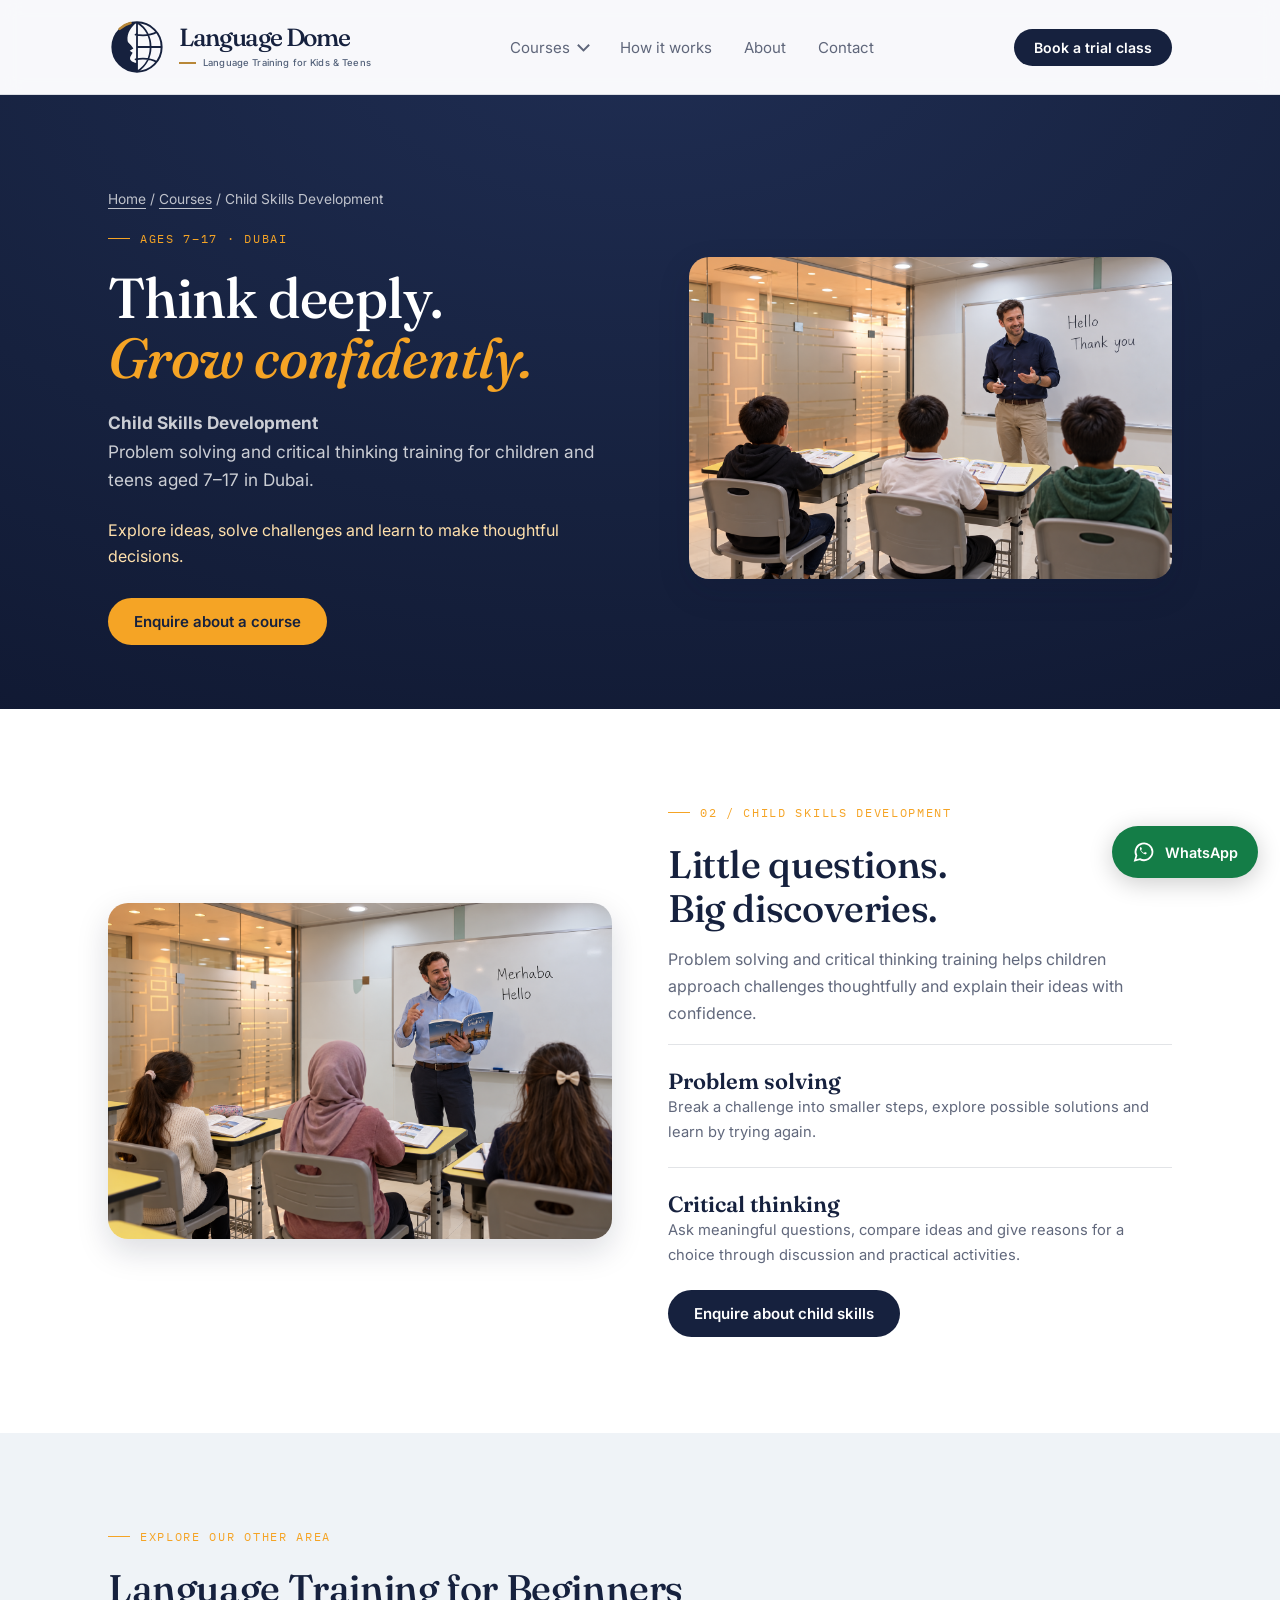
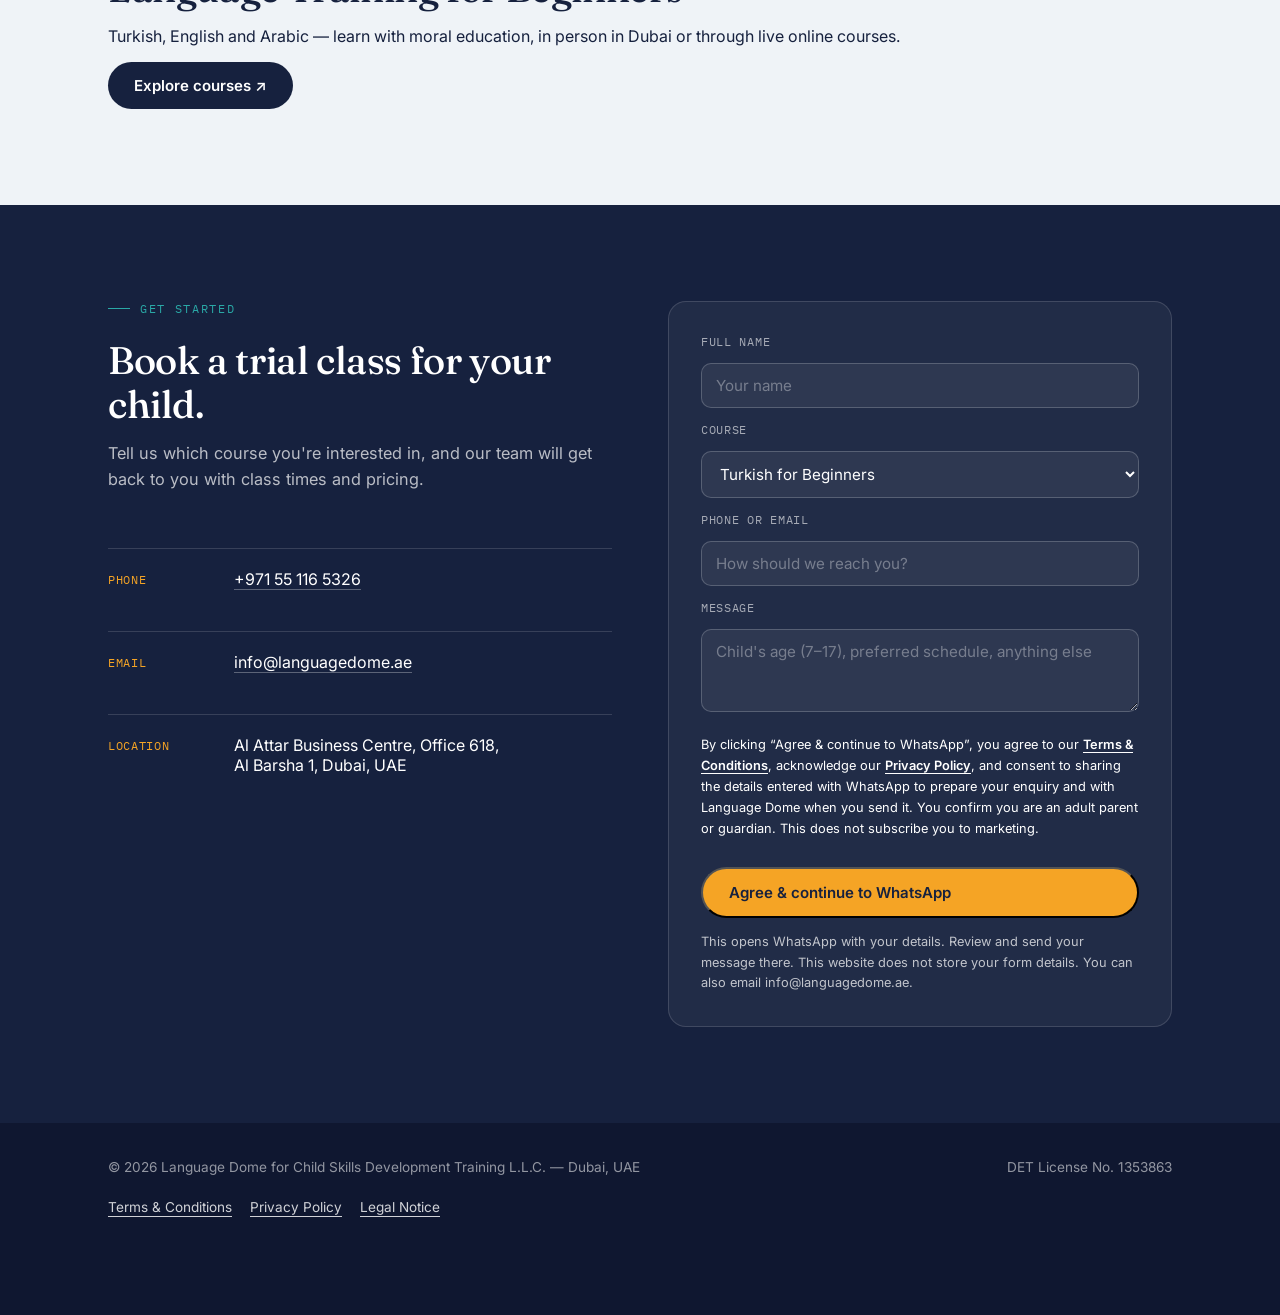
==== commit cd56df1d: "Add files via upload" ====
--- a/child-skills-development.html
+++ b/child-skills-development.html
@@ -5,35 +5,19 @@
 <meta name="viewport" content="width=device-width, initial-scale=1.0">
 <title>Child Skills Development — Language Dome, Dubai</title>
 <meta name="description" content="Problem solving and critical thinking training for children and teens aged 7–17 in Dubai.">
-<link rel="icon" href="data:image/svg+xml,%3Csvg xmlns='http://www.w3.org/2000/svg' viewBox='0 0 32 32'%3E%3Crect width='32' height='32' rx='7' fill='%2316213e'/%3E%3Ccircle cx='16' cy='7.3' r='1.3' fill='%23F5A425'/%3E%3Crect x='15.4' y='8.6' width='1.2' height='2.4' fill='%23F5A425'/%3E%3Cpath d='M7 19A9 9 0 0 1 25 19Z' fill='%23f5a425'/%3E%3Crect x='8' y='19' width='16' height='4' fill='%230f1730'/%3E%3Crect x='6' y='23' width='20' height='1.8' rx='0.6' fill='%23F5A425'/%3E%3C/svg%3E">
+<link rel="icon" type="image/svg+xml" href="assets/language-dome-mark.svg">
 <link rel="preconnect" href="https://fonts.googleapis.com">
 <link rel="preconnect" href="https://fonts.gstatic.com" crossorigin>
 <link href="https://fonts.googleapis.com/css2?family=Fraunces:ital,opsz,wght@0,9..144,400;0,9..144,500;0,9..144,600;1,9..144,500&family=Inter:wght@400;500;600;700&family=IBM+Plex+Mono:wght@400;500&display=swap" rel="stylesheet">
-<link rel="stylesheet" href="styles.css">
+<link rel="stylesheet" href="styles.css?v=20261003-brand">
 </head>
 <body>
 
 <header class="site">
   <div class="nav">
     <a class="brand" href="index.html" aria-label="Language Dome home">
-      <svg class="mark" viewBox="0 0 32 32">
-        <rect width="32" height="32" rx="7" fill="#16213e"/>
-        <circle cx="16" cy="7.3" r="1.3" fill="#F5A425"/>
-        <rect x="15.4" y="8.6" width="1.2" height="2.4" fill="#F5A425"/>
-        <path d="M7 19 A9 9 0 0 1 25 19 Z" fill="url(#domeGradNav)"/>
-        <path d="M16 19 L16 10" stroke="#c97f1a" stroke-width="0.6" opacity="0.55"/>
-        <path d="M16 19 L22.36 12.64" stroke="#c97f1a" stroke-width="0.6" opacity="0.45"/>
-        <path d="M16 19 L9.64 12.64" stroke="#c97f1a" stroke-width="0.6" opacity="0.45"/>
-        <rect x="8" y="19" width="16" height="4" fill="#0f1730" stroke="#F5A425" stroke-width="0.6"/>
-        <rect x="6" y="23" width="20" height="1.8" rx="0.6" fill="#F5A425"/>
-        <defs>
-          <linearGradient id="domeGradNav" x1="0" y1="0" x2="0" y2="1">
-            <stop offset="0" stop-color="#ffcf6b"/>
-            <stop offset="1" stop-color="#d9891f"/>
-          </linearGradient>
-        </defs>
-      </svg>
-      <span class="brand-text"><span>Language Dome</span><span class="brand-tagline">Language Training for Kids &amp; Teens</span></span>
+      <img class="mark" src="assets/language-dome-mark.svg" width="58" height="58" alt="">
+      <span class="brand-text"><span class="brand-name">Language Dome</span><span class="brand-tagline">Language Training for Kids &amp; Teens</span></span>
     </a>
     <nav class="links" aria-label="Main navigation">
       <details class="course-menu">
--- a/styles.css
+++ b/styles.css
@@ -373,3 +373,13 @@
 .teaching-photo{margin:0;overflow:hidden;border-radius:20px;box-shadow:0 12px 32px #0f173026}.teaching-photo img{display:block;width:100%;height:auto;aspect-ratio:3/2;object-fit:contain}.related-with-photo{display:grid;grid-template-columns:1fr 1fr;align-items:center;gap:48px}@media(max-width:860px){.related-with-photo{grid-template-columns:1fr;gap:28px}}
 
 .legal-links{display:flex;flex-wrap:wrap;gap:18px;width:100%;margin-top:12px}.legal-links a{color:#ffffffce;text-underline-offset:4px}.consent-notice{font-size:.8rem;line-height:1.65;margin:8px 0}.consent-notice a{text-decoration:underline;text-underline-offset:3px;font-weight:600}.legal-page{max-width:850px;padding-top:60px;padding-bottom:80px}.legal-page h1{font-size:2.7rem;margin-top:25px}.legal-page h2{font-size:1.4rem;margin-top:32px}.legal-page p{line-height:1.8;color:var(--ink-soft)}
+
+.language-jumps{display:flex;flex-wrap:wrap;gap:10px;margin:28px 0}.language-jumps a{padding:10px 17px;border:1px solid var(--line);border-radius:999px;background:white;text-decoration:none;font-size:.9rem}.language-jumps a:hover{background:var(--navy);color:white}
+.course-intro{max-width:760px;margin:32px 0 42px}.course-intro h3,.language-detail h3,.language-formats h3{font:600 1.2rem var(--display)}.course-intro p,.language-detail p,.language-formats p,.course-faq p{line-height:1.75;color:var(--ink-soft)}
+.language-detail{background:white;border:1px solid var(--line);border-radius:22px;padding:40px;margin-top:30px;scroll-margin-top:150px}.course-subtitle{font:500 1.4rem var(--display);margin:0 0 18px}.course-description{max-width:76ch}.learning-topics{display:grid;grid-template-columns:1fr 1fr;gap:22px;margin:22px 0}.learning-topics>div{padding:22px;background:var(--paper);border-radius:14px}.learning-topics h4{font-size:1rem;margin:0 0 8px}.learning-topics p{margin:0}.course-context{display:grid;grid-template-columns:1fr 1fr;gap:32px;border-top:1px solid var(--line);padding-top:20px;margin-top:26px}.language-detail .course-purpose{color:#166c6b;font-weight:600}.course-bottom{display:flex;align-items:center;justify-content:space-between;gap:20px;border-top:1px solid var(--line);padding-top:20px;margin-top:16px}.course-bottom p{font-size:.88rem}.course-faq{background:white}.course-faq details{border-bottom:1px solid var(--line);padding:22px 0}.course-faq summary{cursor:pointer;font-weight:600;line-height:1.6}.course-faq details p{max-width:80ch;margin-bottom:0}
+@media(max-width:640px){.language-detail{padding:25px 20px}.learning-topics,.course-context{grid-template-columns:1fr;gap:14px}.course-bottom{align-items:flex-start;flex-direction:column;gap:8px}.language-jumps a{font-size:.82rem}}
+
+/* Refined globe/profile identity. */
+.brand{gap:13px;flex:none}.brand .mark{width:58px;height:58px}.brand-text{gap:7px}.brand-name{font-family:var(--display);font-weight:500;font-size:1.55rem;line-height:1;letter-spacing:-.055em;color:var(--navy)}.brand-tagline{display:flex;align-items:center;gap:7px;font-size:.59rem;letter-spacing:.015em;color:#526079;white-space:nowrap}.brand-tagline::before{content:"";display:block;width:17px;height:1.5px;background:#b88738;flex:none}.nav{gap:24px}.nav.links{gap:24px}
+@media(max-width:1000px) and (min-width:861px){nav.links{gap:18px;font-size:.86rem}.nav{gap:18px}.nav-cta{padding:10px 15px}}
+@media(max-width:640px){.brand{gap:9px}.brand .mark{width:45px;height:45px}.brand-name{font-size:1.32rem}.brand-tagline{font-size:.51rem;gap:5px}.brand-tagline::before{width:12px}.brand-text{gap:6px}.nav{gap:14px}}
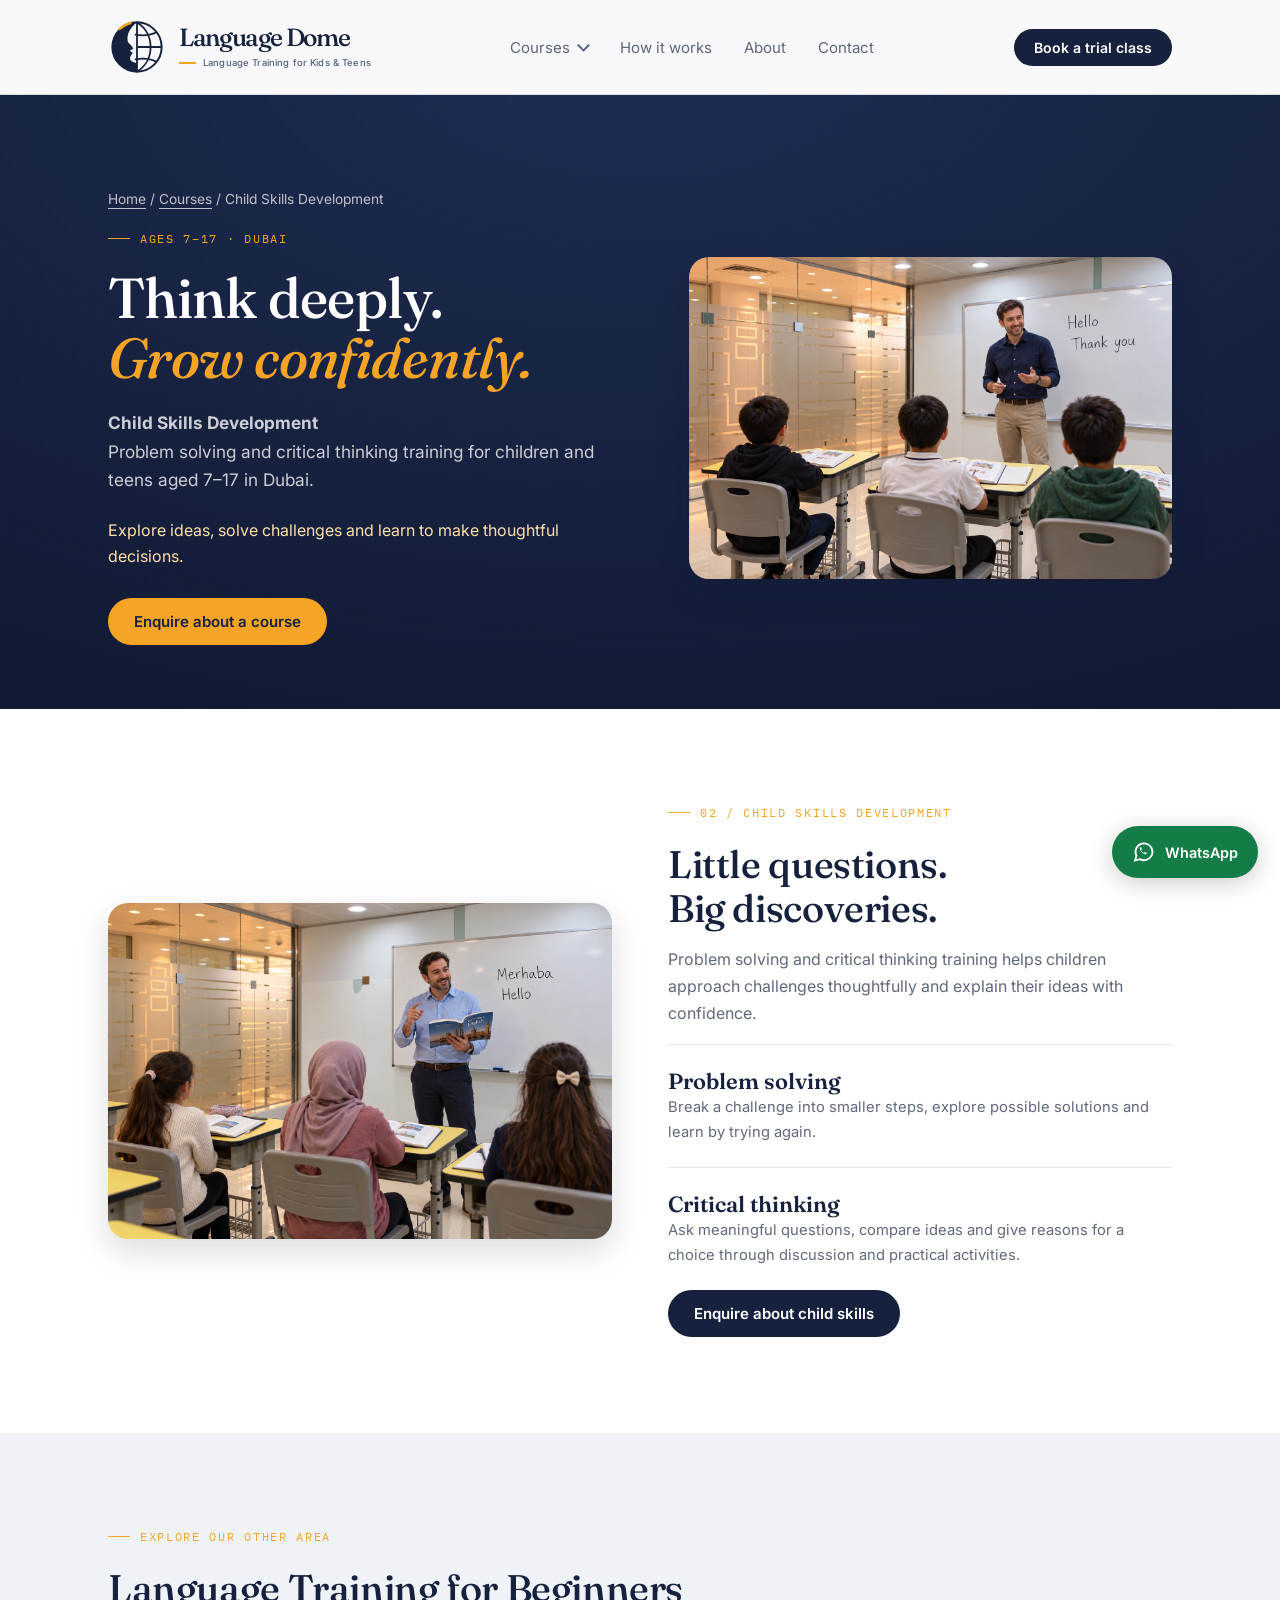
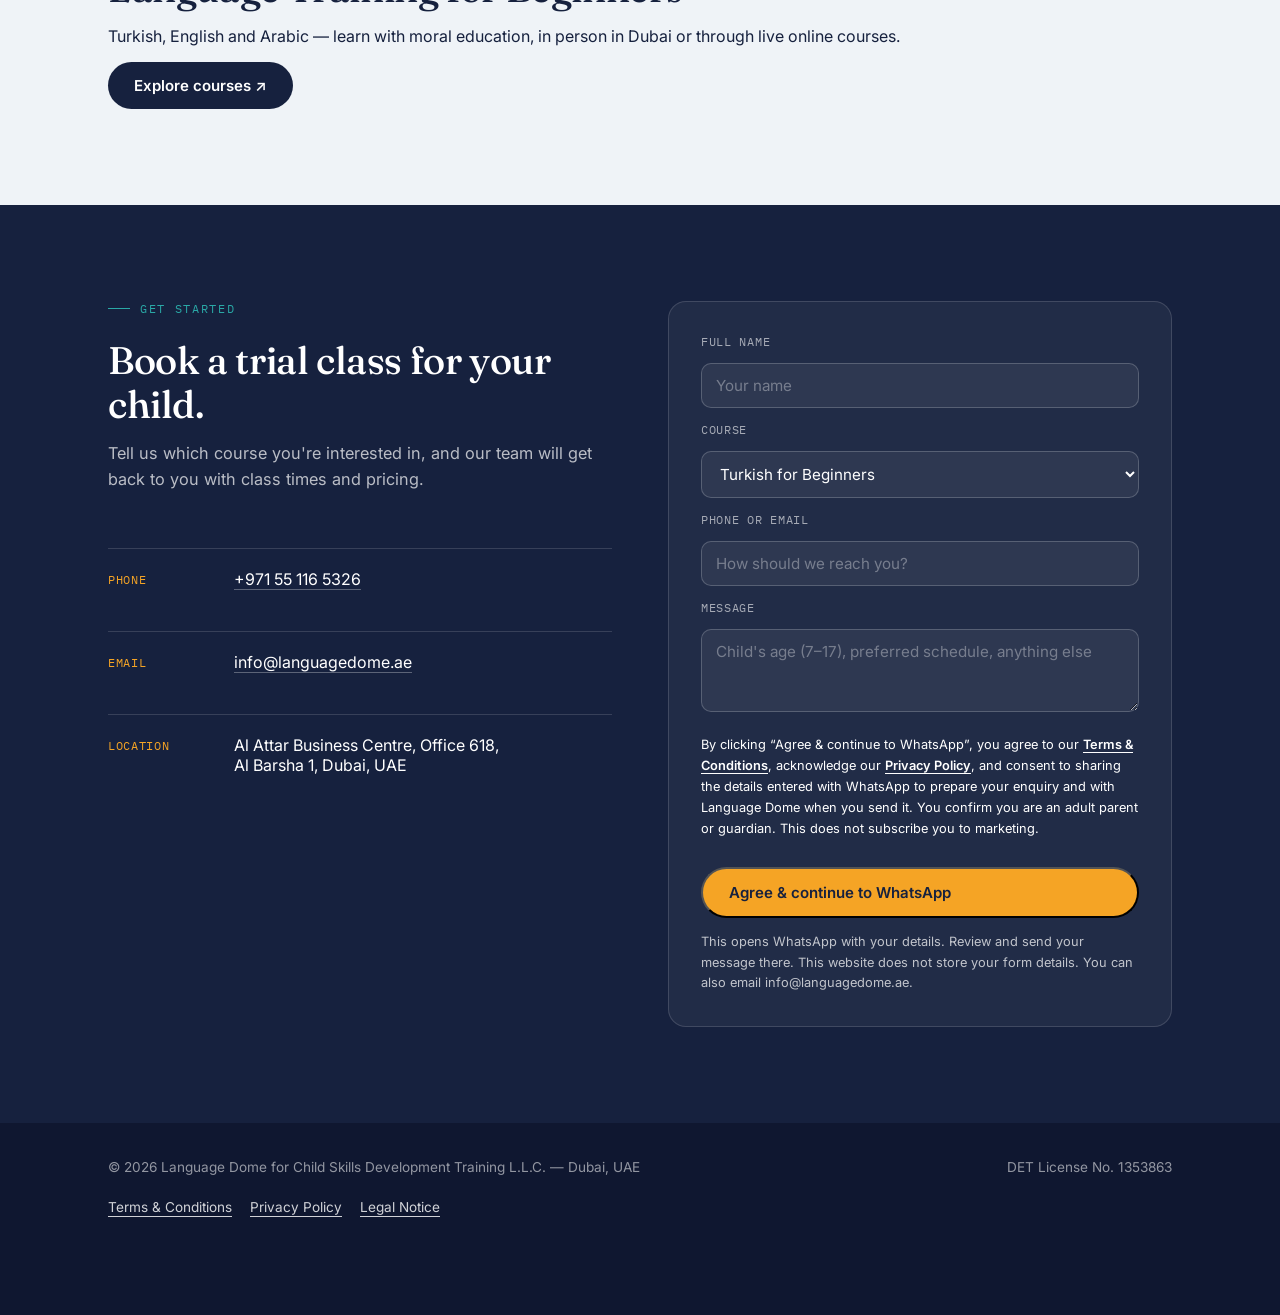
==== commit d00201bd: "Add files via upload" ====
--- a/child-skills-development.html
+++ b/child-skills-development.html
@@ -5,18 +5,18 @@
 <meta name="viewport" content="width=device-width, initial-scale=1.0">
 <title>Child Skills Development — Language Dome, Dubai</title>
 <meta name="description" content="Problem solving and critical thinking training for children and teens aged 7–17 in Dubai.">
-<link rel="icon" type="image/svg+xml" href="assets/language-dome-mark.svg">
+<link rel="icon" type="image/svg+xml" href="assets/language-dome-mark.svg?v=20261003-orange">
 <link rel="preconnect" href="https://fonts.googleapis.com">
 <link rel="preconnect" href="https://fonts.gstatic.com" crossorigin>
 <link href="https://fonts.googleapis.com/css2?family=Fraunces:ital,opsz,wght@0,9..144,400;0,9..144,500;0,9..144,600;1,9..144,500&family=Inter:wght@400;500;600;700&family=IBM+Plex+Mono:wght@400;500&display=swap" rel="stylesheet">
-<link rel="stylesheet" href="styles.css?v=20261003-brand">
+<link rel="stylesheet" href="styles.css?v=20261003-orange">
 </head>
 <body>
 
 <header class="site">
   <div class="nav">
     <a class="brand" href="index.html" aria-label="Language Dome home">
-      <img class="mark" src="assets/language-dome-mark.svg" width="58" height="58" alt="">
+      <img class="mark" src="assets/language-dome-mark.svg?v=20261003-orange" width="58" height="58" alt="">
       <span class="brand-text"><span class="brand-name">Language Dome</span><span class="brand-tagline">Language Training for Kids &amp; Teens</span></span>
     </a>
     <nav class="links" aria-label="Main navigation">
--- a/styles.css
+++ b/styles.css
@@ -380,6 +380,6 @@
 @media(max-width:640px){.language-detail{padding:25px 20px}.learning-topics,.course-context{grid-template-columns:1fr;gap:14px}.course-bottom{align-items:flex-start;flex-direction:column;gap:8px}.language-jumps a{font-size:.82rem}}
 
 /* Refined globe/profile identity. */
-.brand{gap:13px;flex:none}.brand .mark{width:58px;height:58px}.brand-text{gap:7px}.brand-name{font-family:var(--display);font-weight:500;font-size:1.55rem;line-height:1;letter-spacing:-.055em;color:var(--navy)}.brand-tagline{display:flex;align-items:center;gap:7px;font-size:.59rem;letter-spacing:.015em;color:#526079;white-space:nowrap}.brand-tagline::before{content:"";display:block;width:17px;height:1.5px;background:#b88738;flex:none}.nav{gap:24px}.nav.links{gap:24px}
+.brand{gap:13px;flex:none}.brand .mark{width:58px;height:58px}.brand-text{gap:7px}.brand-name{font-family:var(--display);font-weight:500;font-size:1.55rem;line-height:1;letter-spacing:-.055em;color:var(--navy)}.brand-tagline{display:flex;align-items:center;gap:7px;font-size:.59rem;letter-spacing:.015em;color:#526079;white-space:nowrap}.brand-tagline::before{content:"";display:block;width:17px;height:1.5px;background:#f5a425;flex:none}.nav{gap:24px}.nav.links{gap:24px}
 @media(max-width:1000px) and (min-width:861px){nav.links{gap:18px;font-size:.86rem}.nav{gap:18px}.nav-cta{padding:10px 15px}}
 @media(max-width:640px){.brand{gap:9px}.brand .mark{width:45px;height:45px}.brand-name{font-size:1.32rem}.brand-tagline{font-size:.51rem;gap:5px}.brand-tagline::before{width:12px}.brand-text{gap:6px}.nav{gap:14px}}
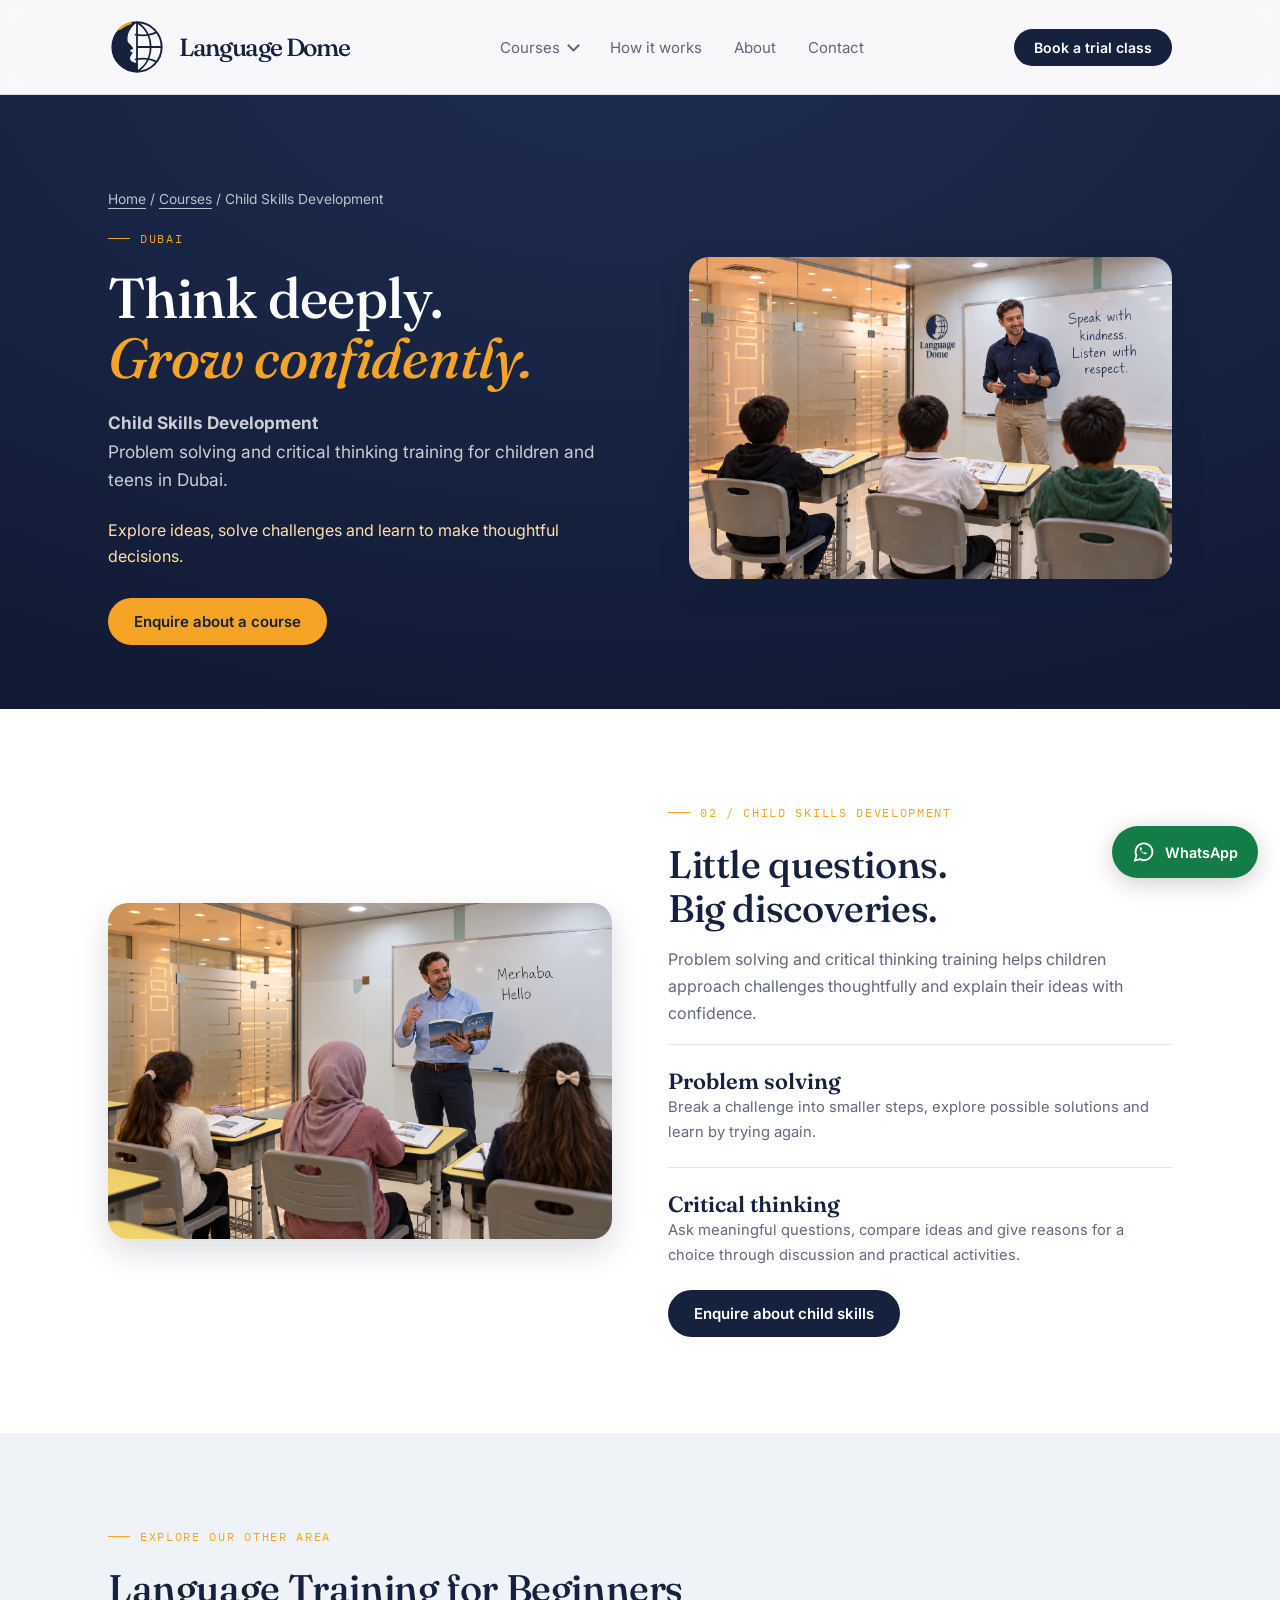
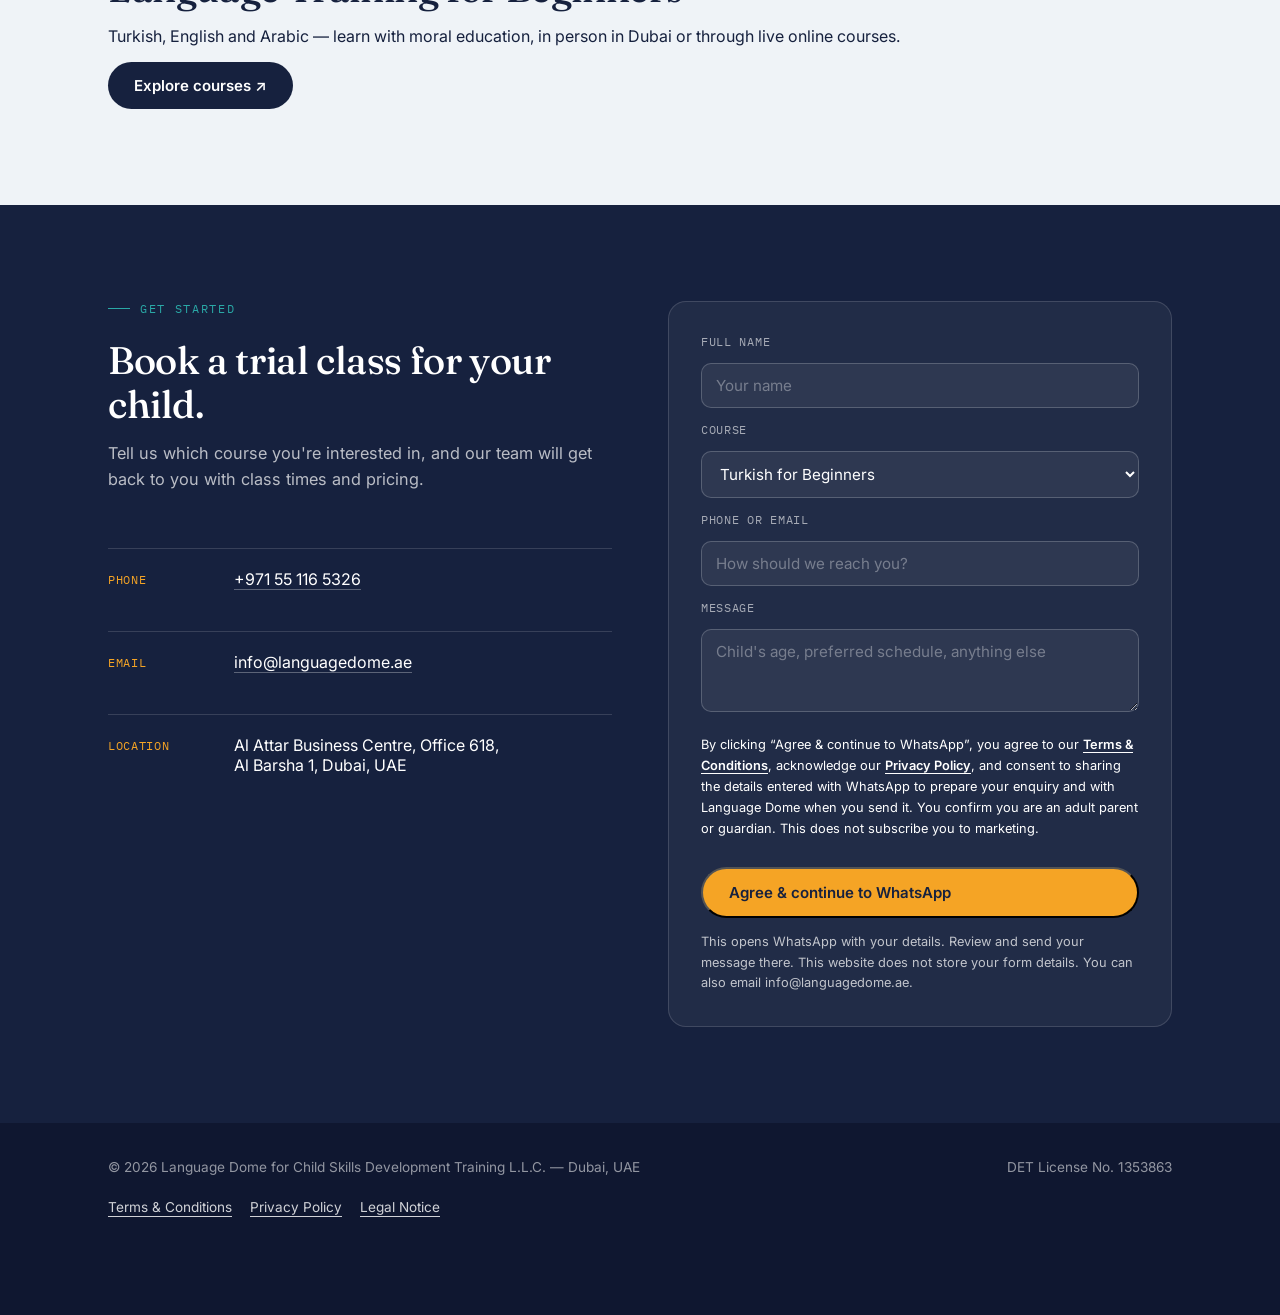
==== commit e986bf30: "Add files via upload" ====
--- a/child-skills-development.html
+++ b/child-skills-development.html
@@ -4,12 +4,12 @@
 <meta charset="UTF-8">
 <meta name="viewport" content="width=device-width, initial-scale=1.0">
 <title>Child Skills Development — Language Dome, Dubai</title>
-<meta name="description" content="Problem solving and critical thinking training for children and teens aged 7–17 in Dubai.">
+<meta name="description" content="Problem solving and critical thinking training for children and teens in Dubai.">
 <link rel="icon" type="image/svg+xml" href="assets/language-dome-mark.svg?v=20261003-orange">
 <link rel="preconnect" href="https://fonts.googleapis.com">
 <link rel="preconnect" href="https://fonts.gstatic.com" crossorigin>
 <link href="https://fonts.googleapis.com/css2?family=Fraunces:ital,opsz,wght@0,9..144,400;0,9..144,500;0,9..144,600;1,9..144,500&family=Inter:wght@400;500;600;700&family=IBM+Plex+Mono:wght@400;500&display=swap" rel="stylesheet">
-<link rel="stylesheet" href="styles.css?v=20261003-orange">
+<link rel="stylesheet" href="styles.css?v=20261007">
 </head>
 <body>
 
@@ -17,7 +17,7 @@
   <div class="nav">
     <a class="brand" href="index.html" aria-label="Language Dome home">
       <img class="mark" src="assets/language-dome-mark.svg?v=20261003-orange" width="58" height="58" alt="">
-      <span class="brand-text"><span class="brand-name">Language Dome</span><span class="brand-tagline">Language Training for Kids &amp; Teens</span></span>
+      <span class="brand-text"><span class="brand-name">Language Dome</span></span>
     </a>
     <nav class="links" aria-label="Main navigation">
       <details class="course-menu">
@@ -37,8 +37,8 @@
 
 <main><section class="hero"><div class="wrap"><div>
  <div class="breadcrumb"><a href="index.html">Home</a> / <a href="index.html#courses">Courses</a> / Child Skills Development</div>
- <div class="eyebrow">Ages 7–17 · Dubai</div><h1>Think deeply.<br><em>Grow confidently.</em></h1>
- <p class="lead"><strong>Child Skills Development</strong><br>Problem solving and critical thinking training for children and teens aged 7–17 in Dubai.</p>
+ <div class="eyebrow">Dubai</div><h1>Think deeply.<br><em>Grow confidently.</em></h1>
+ <p class="lead"><strong>Child Skills Development</strong><br>Problem solving and critical thinking training for children and teens in Dubai.</p>
  <p class="hero-purpose">Explore ideas, solve challenges and learn to make thoughtful decisions.</p>
  <a class="btn btn-primary" href="#contact">Enquire about a course</a></div>
  <figure class="teaching-photo"><img src="assets/language-class-boys.png" width="1536" height="1024" alt="Teacher leading a language lesson with students seen from behind" fetchpriority="high"></figure></div></section><section class="skills-section" id="child-skills"><div class="wrap skills-grid">
@@ -81,7 +81,7 @@
       <label for="contact-info">Phone or email</label>
       <input id="contact-info" name="contact" type="text" placeholder="How should we reach you?" required>
       <label for="message">Message</label>
-      <textarea id="message" name="message" rows="3" placeholder="Child's age (7–17), preferred schedule, anything else"></textarea>
+      <textarea id="message" name="message" rows="3" placeholder="Child's age, preferred schedule, anything else"></textarea>
       <p class="consent-notice">By clicking “Agree &amp; continue to WhatsApp”, you agree to our <a href="terms.html" target="_blank" rel="noopener">Terms &amp; Conditions</a>, acknowledge our <a href="privacy.html" target="_blank" rel="noopener">Privacy Policy</a>, and consent to sharing the details entered with WhatsApp to prepare your enquiry and with Language Dome when you send it. You confirm you are an adult parent or guardian. This does not subscribe you to marketing.</p><button class="btn btn-primary" type="submit">Agree &amp; continue to WhatsApp</button><p class="form-note">This opens WhatsApp with your details. Review and send your message there. This website does not store your form details. You can also email info@languagedome.ae.</p>
     </form>
   </div>
@@ -98,7 +98,7 @@
   document.getElementById('year').textContent = new Date().getFullYear();
 </script>
 
-<script src="navigation.js"></script>
+<script src="navigation.js?v=20261007"></script>
 <a class="whatsapp-float" href="https://wa.me/971551165326" target="_blank" rel="noopener noreferrer" aria-label="Chat with Language Dome on WhatsApp at +971 55 116 5326"><svg viewBox="0 0 24 24" fill="none" aria-hidden="true"><path d="M20.5 11.6a8.5 8.5 0 0 1-12.6 7.5L3 20.5l1.4-4.8A8.5 8.5 0 1 1 20.5 11.6Z" stroke="currentColor" stroke-width="1.8"/><path d="M8 7.5c-.7 2.8 2.6 6.3 5.5 7l1.5-1.6-2-1-1 1c-1.4-.6-2.4-1.6-3-3l1-1-1-2Z" fill="currentColor"/></svg>WhatsApp</a>
 </body>
 </html>
--- a/styles.css
+++ b/styles.css
@@ -383,3 +383,6 @@
 .brand{gap:13px;flex:none}.brand .mark{width:58px;height:58px}.brand-text{gap:7px}.brand-name{font-family:var(--display);font-weight:500;font-size:1.55rem;line-height:1;letter-spacing:-.055em;color:var(--navy)}.brand-tagline{display:flex;align-items:center;gap:7px;font-size:.59rem;letter-spacing:.015em;color:#526079;white-space:nowrap}.brand-tagline::before{content:"";display:block;width:17px;height:1.5px;background:#f5a425;flex:none}.nav{gap:24px}.nav.links{gap:24px}
 @media(max-width:1000px) and (min-width:861px){nav.links{gap:18px;font-size:.86rem}.nav{gap:18px}.nav-cta{padding:10px 15px}}
 @media(max-width:640px){.brand{gap:9px}.brand .mark{width:45px;height:45px}.brand-name{font-size:1.32rem}.brand-tagline{font-size:.51rem;gap:5px}.brand-tagline::before{width:12px}.brand-text{gap:6px}.nav{gap:14px}}
+
+/* Wordmark without subtitle. */
+.brand-text{justify-content:center;gap:0}
